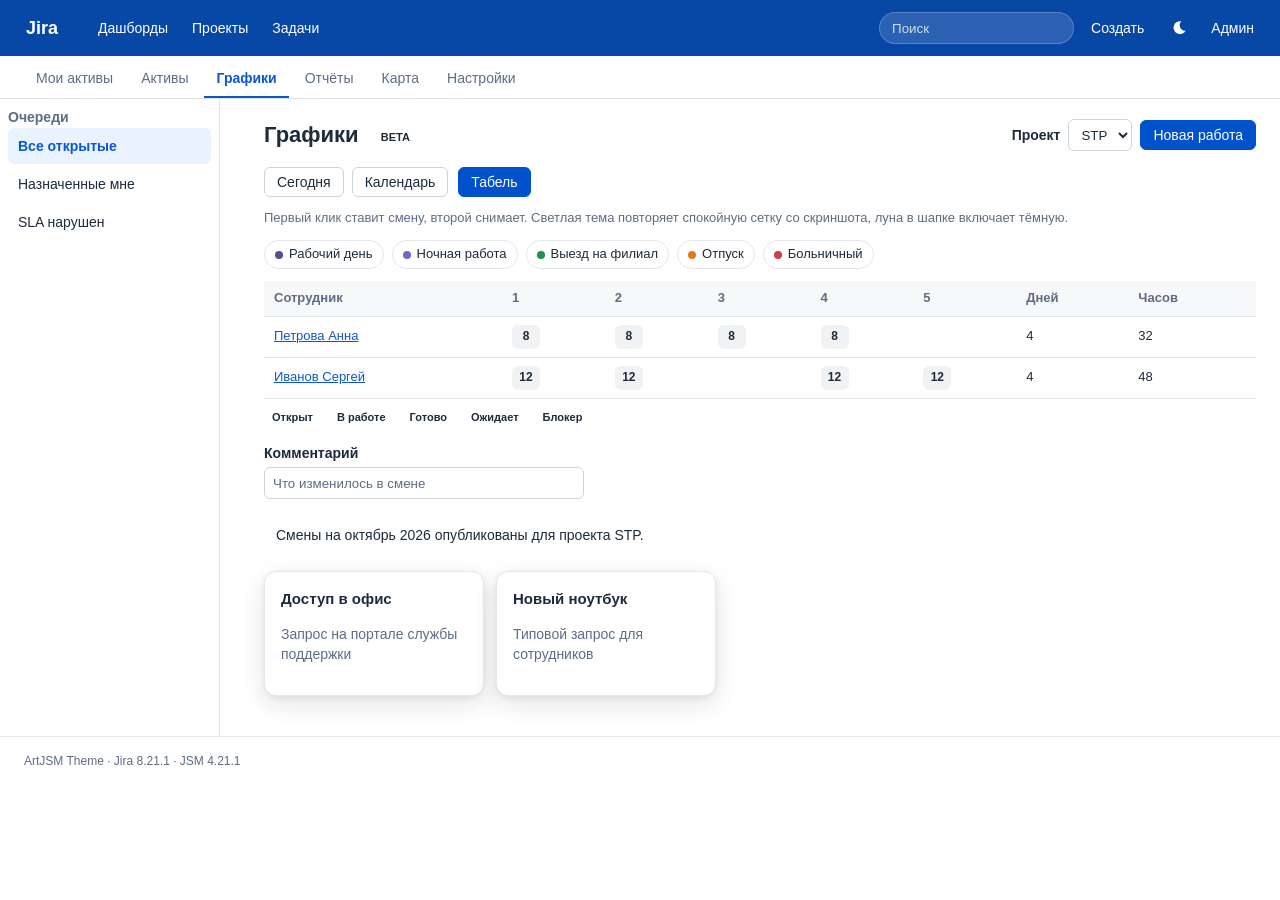
==== src/test/preview/index.html @ c51a9375 "Add a Jira 8.21 redesign theme with dark mode. Ship an installable plugin that restyles Jira and Jir" ====
<!DOCTYPE html>
<html lang="ru">
<head>
    <meta charset="UTF-8">
    <title>Графики — ArtJSM</title>
    <script>
        (function () {
            var q = window.location.search || "";
            try {
                if (q.indexOf("theme=dark") >= 0) localStorage.setItem("artjsm-theme", "dark");
                if (q.indexOf("theme=light") >= 0) localStorage.setItem("artjsm-theme", "light");
            } catch (e) {}
        })();
    </script>
    <script data-artjsm="boot">(function(){var d=document.documentElement;try{if((" "+d.className+" ").indexOf(" artjsm ")<0){d.className+=(d.className?" ":"")+"artjsm";}}catch(e){}try{var k="artjsm-theme",t=localStorage.getItem(k);if(t!=="dark"&&t!=="light"){t=window.matchMedia&&matchMedia("(prefers-color-scheme: dark)").matches?"dark":"light";}d.setAttribute("data-artjsm-theme",t);}catch(e){}})();</script>
    <link rel="stylesheet" href="preview-aui.css">
    <link rel="stylesheet" href="../../main/resources/css/artjsm.css">
</head>
<body>
<header id="header" role="banner">
    <nav class="aui-header">
        <div class="aui-header-inner">
            <div class="aui-header-primary">
                <h1 class="aui-header-logo"><a href="#top">Jira</a></h1>
                <ul class="aui-nav">
                    <li><a class="aui-nav-link" href="#dash">Дашборды</a></li>
                    <li><a class="aui-nav-link" href="#proj">Проекты</a></li>
                    <li><a class="aui-nav-link" href="#issues">Задачи</a></li>
                </ul>
            </div>
            <div class="aui-header-secondary">
                <ul class="aui-nav">
                    <li id="quicksearch"><input id="quickSearchInput" class="search" type="search" placeholder="Поиск"></li>
                    <li><a class="aui-button aui-button-primary" id="create_link" href="#create">Создать</a></li>
                    <li id="header-details-user-fullname"><a class="aui-nav-link" href="#user">Админ</a></li>
                </ul>
            </div>
        </div>
    </nav>
</header>
<nav class="subnav aui-navgroup aui-navgroup-horizontal" aria-label="Разделы">
    <ul class="aui-nav aui-nav-horizontal">
        <li><a href="#mine">Мои активы</a></li>
        <li><a href="#assets">Активы</a></li>
        <li class="aui-nav-selected"><a href="#schedules">Графики</a></li>
        <li><a href="#reports">Отчёты</a></li>
        <li><a href="#map">Карта</a></li>
        <li><a href="#settings">Настройки</a></li>
    </ul>
</nav>
<div id="page">
    <div class="layout">
        <aside class="aui-sidebar">
            <div class="aui-nav-heading">Очереди</div>
            <ul class="aui-nav">
                <li class="aui-nav-selected"><a class="aui-nav-item" href="#all">Все открытые</a></li>
                <li><a class="aui-nav-item" href="#mineq">Назначенные мне</a></li>
                <li><a class="aui-nav-item" href="#sla">SLA нарушен</a></li>
            </ul>
        </aside>
        <main class="main aui-page-panel">
            <div class="page-title">
                <h1>Графики <span class="aui-lozenge aui-lozenge-new beta">BETA</span></h1>
                <div class="title-actions">
                    <label class="field-label" for="project">Проект</label>
                    <select id="project"><option>STP</option><option>IT</option></select>
                    <a class="aui-button aui-button-primary" href="#new">Новая работа</a>
                </div>
            </div>
            <div class="toolbar">
                <button class="aui-button" type="button">Сегодня</button>
                <span class="aui-buttons">
                    <button class="aui-button" type="button">Календарь</button>
                    <button class="aui-button aui-button-primary" type="button">Табель</button>
                </span>
            </div>
            <p class="hint description">Первый клик ставит смену, второй снимает. Светлая тема повторяет спокойную сетку со скриншота, луна в шапке включает тёмную.</p>
            <div class="filters">
                <span class="filter"><span class="dot" style="background:#5b4b8a"></span> Рабочий день</span>
                <span class="filter"><span class="dot" style="background:#7b61c9"></span> Ночная работа</span>
                <span class="filter"><span class="dot" style="background:#1f8f4e"></span> Выезд на филиал</span>
                <span class="filter"><span class="dot" style="background:#e07a1f"></span> Отпуск</span>
                <span class="filter"><span class="dot" style="background:#d23b4a"></span> Больничный</span>
            </div>
            <table class="aui">
                <thead>
                <tr>
                    <th>Сотрудник</th><th>1</th><th>2</th><th>3</th><th>4</th><th>5</th><th>Дней</th><th>Часов</th>
                </tr>
                </thead>
                <tbody>
                <tr>
                    <td><a href="#anna">Петрова Анна</a></td>
                    <td><span class="hour">8</span></td><td><span class="hour">8</span></td><td><span class="hour">8</span></td>
                    <td><span class="hour">8</span></td><td></td><td>4</td><td>32</td>
                </tr>
                <tr class="focused">
                    <td><a href="#sergey">Иванов Сергей</a></td>
                    <td><span class="hour">12</span></td><td><span class="hour">12</span></td><td></td>
                    <td><span class="hour">12</span></td><td><span class="hour">12</span></td><td>4</td><td>48</td>
                </tr>
                </tbody>
            </table>
            <div class="filters">
                <span class="aui-lozenge aui-lozenge-success">Открыт</span>
                <span class="aui-lozenge aui-lozenge-current">В работе</span>
                <span class="aui-lozenge aui-lozenge-complete">Готово</span>
                <span class="aui-lozenge aui-lozenge-moved">Ожидает</span>
                <span class="aui-lozenge aui-lozenge-error">Блокер</span>
            </div>
            <div class="field-group">
                <label class="field-label" for="comment">Комментарий</label>
                <input id="comment" type="text" placeholder="Что изменилось в смене" style="width:320px">
            </div>
            <div class="aui-message aui-message-info">Смены на октябрь 2026 опубликованы для проекта STP.</div>
            <div class="cards">
                <article class="portal-card">
                    <h3>Доступ в офис</h3>
                    <p class="description">Запрос на портале службы поддержки</p>
                </article>
                <article class="portal-card">
                    <h3>Новый ноутбук</h3>
                    <p class="description">Типовой запрос для сотрудников</p>
                </article>
            </div>
        </main>
    </div>
</div>
<footer id="footer">ArtJSM Theme · Jira 8.21.1 · JSM 4.21.1</footer>
<script data-artjsm="js" src="../../main/resources/js/artjsm.js" defer></script>
</body>
</html>
---- src/test/preview/preview-aui.css ----
/* Minimal stand-in for AUI layout. Not shipped in the plugin. */
* { box-sizing: border-box; }
html, body { margin: 0; padding: 0; }
body { font-size: 14px; line-height: 1.45; }
#header { min-height: 56px; }
.aui-header-inner { display: flex; align-items: center; justify-content: space-between; min-height: 56px; padding: 0 16px; }
.aui-header-primary, .aui-header-secondary, .aui-nav { display: flex; align-items: center; gap: 4px; list-style: none; margin: 0; padding: 0; }
.aui-header-logo { margin: 0 16px 0 0; font-size: 18px; }
.aui-header-logo a, .aui-nav-link { text-decoration: none; padding: 6px 10px; }
.subnav { border-bottom: 1px solid #dfe1e6; padding: 0 24px; }
.aui-nav-horizontal a { display: inline-block; padding: 12px 12px 10px; text-decoration: none; }
.aui-page-panel { padding: 20px 24px 40px; }
.page-title { display: flex; align-items: center; justify-content: space-between; gap: 16px; margin-bottom: 16px; }
.page-title h1 { margin: 0; font-size: 22px; }
.title-actions, .toolbar, .chips { display: flex; align-items: center; gap: 8px; flex-wrap: wrap; }
.toolbar, .chips { margin: 12px 0; }
.hint { color: #5e6c84; font-size: 13px; margin: 8px 0 12px; }
.aui-button { display: inline-block; padding: 4px 12px; line-height: 20px; text-decoration: none; cursor: pointer; font-size: 14px; }
select, input[type="text"], input[type="search"] { height: 32px; padding: 0 8px; }
table.aui { width: 100%; border-collapse: collapse; }
table.aui th, table.aui td { padding: 8px 10px; text-align: left; border-bottom: 1px solid #dfe1e6; font-size: 13px; }
.layout { display: flex; gap: 20px; }
.aui-sidebar { width: 220px; flex: none; padding: 8px; }
.aui-sidebar .aui-nav { display: block; }
.aui-sidebar .aui-nav-item { display: block; padding: 8px 10px; text-decoration: none; margin-bottom: 2px; }
.main { flex: 1; min-width: 0; }
.aui-lozenge { display: inline-block; font-size: 11px; line-height: 16px; }
.aui-message { padding: 10px 12px; margin-top: 16px; }
.cards { display: flex; gap: 12px; margin-top: 16px; }
.portal-card { padding: 16px; width: 220px; }
.portal-card h3 { margin: 0 0 6px; font-size: 15px; }
.field-group { margin-top: 16px; }
.field-group label { display: block; margin-bottom: 4px; }
.beta { margin-left: 8px; vertical-align: middle; }
.hour {
    display: inline-flex; min-width: 28px; height: 24px; align-items: center; justify-content: center;
    border-radius: 6px; background: var(--artjsm-bg-muted, #eee); color: var(--artjsm-text, #172b4d);
    font-weight: 600; font-size: 12px;
}
.filters { display: flex; gap: 8px; flex-wrap: wrap; margin: 8px 0 12px; }
.filter {
    display: inline-flex; align-items: center; gap: 6px; border: 1px solid var(--artjsm-border, #e4e6ea);
    background: var(--artjsm-surface, #fff); color: var(--artjsm-text, #1d2b3a);
    border-radius: 999px; padding: 4px 10px; font-size: 13px;
}
.dot { width: 8px; height: 8px; border-radius: 50%; display: inline-block; }
#footer { padding: 16px 24px; font-size: 12px; }
---- src/main/resources/css/artjsm.css ----
/*
 * ArtJSM Theme for Jira 8.21.1 / Jira Service Management 4.21.1.
 *
 * The active theme is html[data-artjsm-theme="light"|"dark"].
 * Other plugins can read that attribute and the --artjsm-* variables.
 */

:root,
html.artjsm {
    --artjsm-header: #0747a6;
    --artjsm-header-text: #ffffff;
    --artjsm-bg: #ffffff;
    --artjsm-bg-subtle: #f7f8fa;
    --artjsm-bg-muted: #f1f2f4;
    --artjsm-bg-sunken: #ebedf0;
    --artjsm-surface: #ffffff;
    --artjsm-border: #e4e6ea;
    --artjsm-border-strong: #cfd4dc;
    --artjsm-text: #1d2b3a;
    --artjsm-text-subtle: #5e6c84;
    --artjsm-link: #0b57d0;
    --artjsm-link-hover: #0842a0;
    --artjsm-primary: #0052cc;
    --artjsm-primary-hover: #0747a6;
    --artjsm-primary-text: #ffffff;
    --artjsm-accent-soft: #e9f2ff;
    --artjsm-focus-ring: rgba(0, 82, 204, 0.28);
    --artjsm-shadow: 0 8px 24px rgba(16, 24, 40, 0.12), 0 2px 6px rgba(16, 24, 40, 0.06);
    --artjsm-font: -apple-system, BlinkMacSystemFont, "Segoe UI", Roboto, "Noto Sans", "Liberation Sans", "Helvetica Neue", Arial, sans-serif;
    color-scheme: light;
}

html.artjsm[data-artjsm-theme="dark"] {
    --artjsm-header: #08284f;
    --artjsm-header-text: #f3f7fc;
    --artjsm-bg: #14181f;
    --artjsm-bg-subtle: #1b212b;
    --artjsm-bg-muted: #232a36;
    --artjsm-bg-sunken: #0e1218;
    --artjsm-surface: #1b212b;
    --artjsm-border: #313a48;
    --artjsm-border-strong: #455062;
    --artjsm-text: #e7edf5;
    --artjsm-text-subtle: #a9b6c6;
    --artjsm-link: #8ebfff;
    --artjsm-link-hover: #c5deff;
    --artjsm-primary: #1f6feb;
    --artjsm-primary-hover: #388bfd;
    --artjsm-primary-text: #ffffff;
    --artjsm-accent-soft: #1c334f;
    --artjsm-focus-ring: rgba(56, 139, 253, 0.35);
    --artjsm-shadow: 0 12px 32px rgba(0, 0, 0, 0.45), 0 2px 6px rgba(0, 0, 0, 0.35);
    color-scheme: dark;
}

html.artjsm {
    -webkit-font-smoothing: antialiased;
    -moz-osx-font-smoothing: grayscale;
}

html.artjsm body,
html.artjsm #page,
html.artjsm #content,
html.artjsm .aui-page-panel,
html.artjsm .aui-page-panel-inner,
html.artjsm .aui-page-panel-content {
    background: var(--artjsm-bg) !important;
    color: var(--artjsm-text) !important;
}

html.artjsm body {
    font-family: var(--artjsm-font) !important;
}

html.artjsm h1,
html.artjsm h2,
html.artjsm h3,
html.artjsm h4,
html.artjsm h5,
html.artjsm .aui-page-header-main h1,
html.artjsm .aui-page-header-main h2 {
    color: var(--artjsm-text) !important;
    font-weight: 600;
}

html.artjsm a {
    color: var(--artjsm-link);
}

html.artjsm a:hover {
    color: var(--artjsm-link-hover);
}

html.artjsm a:visited {
    color: var(--artjsm-link);
}

html.artjsm ::selection {
    background: #c6dcff;
    color: #172b4d;
}

html.artjsm[data-artjsm-theme="dark"] ::selection {
    background: #1d4f91;
    color: #ffffff;
}

html.artjsm code,
html.artjsm kbd,
html.artjsm pre,
html.artjsm .code,
html.artjsm .preformatted,
html.artjsm .wiki-content tt {
    font-family: ui-monospace, SFMono-Regular, Menlo, Consolas, "Liberation Mono", monospace !important;
}

html.artjsm[data-artjsm-theme="dark"] pre,
html.artjsm[data-artjsm-theme="dark"] .preformatted,
html.artjsm[data-artjsm-theme="dark"] .code,
html.artjsm[data-artjsm-theme="dark"] .code-block {
    background: var(--artjsm-bg-sunken) !important;
    color: var(--artjsm-text) !important;
    border-color: var(--artjsm-border) !important;
}

/* Header */

html.artjsm #header,
html.artjsm #header .aui-header {
    background: var(--artjsm-header) !important;
    background-image: none !important;
    border: 0 !important;
    box-shadow: none !important;
    color: var(--artjsm-header-text) !important;
}

html.artjsm #header a,
html.artjsm #header a:visited,
html.artjsm #header .aui-nav-link,
html.artjsm .aui-header a,
html.artjsm .aui-header a:visited {
    color: var(--artjsm-header-text) !important;
}

html.artjsm #header .aui-nav > li > a:hover,
html.artjsm #header .aui-nav > li > a:focus,
html.artjsm .aui-header .aui-nav > li > a:hover {
    background: rgba(255, 255, 255, 0.14) !important;
    color: #ffffff !important;
    border-radius: 6px;
}

html.artjsm #header .aui-button,
html.artjsm #header .aui-button.aui-button-subtle,
html.artjsm #header .aui-button.aui-button-primary,
html.artjsm #header .aui-button:visited {
    background: transparent !important;
    background-image: none !important;
    border-color: transparent !important;
    color: var(--artjsm-header-text) !important;
    box-shadow: none !important;
    text-shadow: none !important;
}

html.artjsm #header .aui-button:hover,
html.artjsm #header .aui-button:focus {
    background: rgba(255, 255, 255, 0.14) !important;
    color: #ffffff !important;
}

html.artjsm #quickSearchInput,
html.artjsm #header .aui-quicksearch input,
html.artjsm #header input.search,
html.artjsm #header input[type="text"] {
    background: rgba(255, 255, 255, 0.14) !important;
    border: 1px solid rgba(255, 255, 255, 0.22) !important;
    color: #ffffff !important;
    border-radius: 999px !important;
    box-shadow: none !important;
    height: 32px !important;
    line-height: 30px !important;
    padding: 0 12px !important;
    box-sizing: border-box !important;
}

html.artjsm #quickSearchInput::placeholder,
html.artjsm #header input::placeholder {
    color: rgba(255, 255, 255, 0.78) !important;
}

/* In-page navigation, the quiet row under the blue bar */

html.artjsm .aui-navgroup-horizontal .aui-nav > li > a,
html.artjsm .aui-nav-horizontal > li > a,
html.artjsm .aui-page-header .aui-nav > li > a {
    color: var(--artjsm-text-subtle) !important;
    background: transparent !important;
    font-weight: 500;
    box-shadow: none !important;
}

html.artjsm .aui-navgroup-horizontal .aui-nav > li > a:hover,
html.artjsm .aui-nav-horizontal > li > a:hover,
html.artjsm .aui-page-header .aui-nav > li > a:hover {
    color: var(--artjsm-text) !important;
    background: transparent !important;
}

html.artjsm .aui-navgroup-horizontal .aui-nav > .aui-nav-selected > a,
html.artjsm .aui-nav-horizontal > .aui-nav-selected > a,
html.artjsm .aui-page-header .aui-nav > .aui-nav-selected > a,
html.artjsm .aui-navgroup-horizontal .aui-nav > .aui-nav-selected > a:hover,
html.artjsm .aui-nav-horizontal > .aui-nav-selected > a:hover {
    color: var(--artjsm-link) !important;
    background: transparent !important;
    box-shadow: inset 0 -2px 0 var(--artjsm-link) !important;
    font-weight: 600;
}

html.artjsm .aui-page-header {
    background: transparent !important;
    border-bottom: 1px solid var(--artjsm-border) !important;
}

html.artjsm .aui-nav-breadcrumbs > li,
html.artjsm .aui-nav-breadcrumbs > li > a {
    color: var(--artjsm-text-subtle) !important;
}

html.artjsm .tabs-menu .menu-item a {
    color: var(--artjsm-text-subtle) !important;
    background: transparent !important;
}

html.artjsm .tabs-menu .menu-item.active-tab a,
html.artjsm .tabs-menu .menu-item.active-tab a:hover,
html.artjsm .aui-tabs > .tabs-menu > .active-tab > a {
    color: var(--artjsm-link) !important;
    background: transparent !important;
    border-bottom-color: var(--artjsm-link) !important;
}

/* Sidebar */

html.artjsm .aui-sidebar,
html.artjsm .aui-sidebar-wrapper,
html.artjsm .aui-sidebar-body,
html.artjsm #admin-sidebar,
html.artjsm .admin-menu {
    background: var(--artjsm-surface) !important;
    color: var(--artjsm-text) !important;
}

html.artjsm .aui-sidebar {
    border-right: 1px solid var(--artjsm-border) !important;
    box-shadow: none !important;
}

html.artjsm .aui-sidebar .aui-nav-heading,
html.artjsm .aui-nav-heading,
html.artjsm #admin-nav-heading {
    color: var(--artjsm-text-subtle) !important;
    font-weight: 600;
}

html.artjsm .aui-sidebar .aui-nav-item,
html.artjsm .admin-menu a {
    color: var(--artjsm-text) !important;
    border-radius: 6px !important;
}

html.artjsm .aui-sidebar .aui-nav-item:hover,
html.artjsm .admin-menu a:hover {
    background: var(--artjsm-bg-muted) !important;
    color: var(--artjsm-text) !important;
}

html.artjsm .aui-sidebar .aui-nav-selected .aui-nav-item,
html.artjsm .aui-sidebar .aui-nav-selected .aui-nav-item:hover,
html.artjsm .admin-menu .aui-nav-selected a,
html.artjsm .admin-menu .selected a {
    background: var(--artjsm-accent-soft) !important;
    color: var(--artjsm-link) !important;
    font-weight: 600;
}

/* Buttons */

html.artjsm .aui-button,
html.artjsm .aui-button:visited {
    background: var(--artjsm-surface) !important;
    background-image: none !important;
    border: 1px solid var(--artjsm-border-strong) !important;
    color: var(--artjsm-text) !important;
    border-radius: 6px !important;
    text-shadow: none !important;
    box-shadow: none !important;
    font-weight: 500;
}

html.artjsm .aui-button:hover,
html.artjsm .aui-button:focus {
    background: var(--artjsm-bg-subtle) !important;
    color: var(--artjsm-text) !important;
    border-color: var(--artjsm-border-strong) !important;
}

html.artjsm .aui-button.aui-button-primary,
html.artjsm .aui-button.aui-button-primary:visited {
    background: var(--artjsm-primary) !important;
    border-color: var(--artjsm-primary) !important;
    color: var(--artjsm-primary-text) !important;
}

html.artjsm .aui-button.aui-button-primary:hover,
html.artjsm .aui-button.aui-button-primary:focus {
    background: var(--artjsm-primary-hover) !important;
    border-color: var(--artjsm-primary-hover) !important;
    color: var(--artjsm-primary-text) !important;
}

html.artjsm .aui-button.aui-button-subtle,
html.artjsm .aui-button.aui-button-link {
    background: transparent !important;
    border-color: transparent !important;
    color: var(--artjsm-link) !important;
}

html.artjsm .aui-button.aui-button-subtle:hover,
html.artjsm .aui-button.aui-button-link:hover {
    background: var(--artjsm-accent-soft) !important;
    color: var(--artjsm-link-hover) !important;
}

html.artjsm .aui-button[disabled],
html.artjsm .aui-button[aria-disabled="true"] {
    opacity: 0.55;
}

html.artjsm .aui-buttons {
    background: transparent !important;
    border: 0 !important;
}

html.artjsm .aui-buttons .aui-button,
html.artjsm .aui-buttons .aui-button:first-child,
html.artjsm .aui-buttons .aui-button:last-child {
    border-radius: 6px !important;
}

html.artjsm .aui-buttons > .aui-button + .aui-button {
    margin-left: 6px !important;
}

/* Forms */

html.artjsm input[type="text"],
html.artjsm input[type="password"],
html.artjsm input[type="email"],
html.artjsm input[type="search"],
html.artjsm input[type="number"],
html.artjsm input[type="url"],
html.artjsm input[type="tel"],
html.artjsm textarea,
html.artjsm select,
html.artjsm .aui-select,
html.artjsm .select2-container .select2-choice,
html.artjsm .select2-search input {
    background: var(--artjsm-surface) !important;
    color: var(--artjsm-text) !important;
    border: 1px solid var(--artjsm-border-strong) !important;
    border-radius: 6px !important;
    box-shadow: none !important;
}

html.artjsm textarea:focus,
html.artjsm input[type="text"]:focus,
html.artjsm input[type="password"]:focus,
html.artjsm input[type="email"]:focus,
html.artjsm input[type="search"]:focus,
html.artjsm input[type="number"]:focus,
html.artjsm select:focus,
html.artjsm .select2-container-active .select2-choice,
html.artjsm .select2-drop-active {
    border-color: var(--artjsm-primary) !important;
    box-shadow: 0 0 0 2px var(--artjsm-focus-ring) !important;
}

html.artjsm input::placeholder,
html.artjsm textarea::placeholder {
    color: var(--artjsm-text-subtle) !important;
    opacity: 1;
}

html.artjsm input[disabled],
html.artjsm textarea[disabled],
html.artjsm select[disabled] {
    background: var(--artjsm-bg-muted) !important;
    color: var(--artjsm-text-subtle) !important;
}

html.artjsm select option {
    background: var(--artjsm-surface);
    color: var(--artjsm-text);
}

html.artjsm .field-label,
html.artjsm .form-label,
html.artjsm legend,
html.artjsm .field-group > label {
    color: var(--artjsm-text) !important;
    font-weight: 600;
}

html.artjsm .description,
html.artjsm .field-description {
    color: var(--artjsm-text-subtle) !important;
}

/* Tables */

html.artjsm table.aui,
html.artjsm #issuetable,
html.artjsm .aui-restfultable {
    background: var(--artjsm-surface) !important;
    border-color: var(--artjsm-border) !important;
}

html.artjsm table.aui > thead > tr > th,
html.artjsm #issuetable > thead > tr > th,
html.artjsm .aui-restfultable thead th,
html.artjsm table.aui > tbody > tr > td,
html.artjsm #issuetable > tbody > tr > td,
html.artjsm .aui-restfultable td {
    border-color: var(--artjsm-border) !important;
    color: var(--artjsm-text);
}

html.artjsm table.aui > thead > tr > th,
html.artjsm #issuetable > thead > tr > th,
html.artjsm .aui-restfultable thead th {
    background: var(--artjsm-bg-subtle) !important;
    color: var(--artjsm-text-subtle) !important;
    font-weight: 600;
}

html.artjsm table.aui > tbody > tr,
html.artjsm #issuetable > tbody > tr,
html.artjsm .aui-restfultable tbody tr {
    background: var(--artjsm-surface) !important;
}

html.artjsm table.aui > tbody > tr:hover,
html.artjsm #issuetable > tbody > tr:hover {
    background: var(--artjsm-bg-subtle) !important;
}

html.artjsm #issuetable > tbody > tr.focused,
html.artjsm #issuetable > tbody > tr.focused:hover {
    background: var(--artjsm-accent-soft) !important;
}

html.artjsm .wiki-content,
html.artjsm .wiki-content table,
html.artjsm .wiki-content td,
html.artjsm .wiki-content th {
    border-color: var(--artjsm-border) !important;
    color: var(--artjsm-text);
}

/* Popovers, dialogs, flags */

html.artjsm .aui-dropdown2,
html.artjsm .aui-inline-dialog-contents,
html.artjsm .aui-datepicker-dialog,
html.artjsm .select2-drop,
html.artjsm .select2-results,
html.artjsm .ajs-layer.box-shadow {
    background: var(--artjsm-surface) !important;
    color: var(--artjsm-text) !important;
    border: 1px solid var(--artjsm-border) !important;
    border-radius: 10px !important;
    box-shadow: var(--artjsm-shadow) !important;
}

html.artjsm .select2-results .select2-highlighted,
html.artjsm .aui-dropdown2 .aui-dropdown2-section li:hover,
html.artjsm .aui-dropdown2 a:hover,
html.artjsm .aui-list-item:hover,
html.artjsm .aui-list-item.active {
    background: var(--artjsm-accent-soft) !important;
    color: var(--artjsm-text) !important;
}

html.artjsm .aui-dropdown2 a,
html.artjsm .select2-result-label {
    color: var(--artjsm-text) !important;
}

html.artjsm .aui-dialog,
html.artjsm .aui-dialog2,
html.artjsm .jira-dialog {
    background: var(--artjsm-surface) !important;
    color: var(--artjsm-text) !important;
    border-radius: 12px !important;
    border: 1px solid var(--artjsm-border) !important;
    box-shadow: var(--artjsm-shadow) !important;
}

html.artjsm .aui-dialog2-header,
html.artjsm .aui-dialog .dialog-title,
html.artjsm .jira-dialog .dialog-title {
    background: transparent !important;
    color: var(--artjsm-text) !important;
    border-bottom: 1px solid var(--artjsm-border) !important;
}

html.artjsm .aui-dialog2-footer,
html.artjsm .dialog-button-panel,
html.artjsm .form-footer {
    background: var(--artjsm-bg-subtle) !important;
    border-top: 1px solid var(--artjsm-border) !important;
}

html.artjsm .aui-blanket {
    background: rgba(8, 16, 28, 0.54) !important;
}

html.artjsm .aui-flag {
    background: var(--artjsm-surface) !important;
    color: var(--artjsm-text) !important;
    border-radius: 10px !important;
    box-shadow: var(--artjsm-shadow) !important;
}

html.artjsm .aui-flag .title {
    color: var(--artjsm-text) !important;
}

html.artjsm .aui-message {
    border-radius: 8px !important;
    color: var(--artjsm-text);
}

html.artjsm .aui-lozenge {
    border-radius: 999px !important;
    font-weight: 600;
    padding: 2px 8px !important;
    border: 0 !important;
}

html.artjsm .aui-nav-pagination > li > a {
    border-radius: 6px !important;
}

html.artjsm .aui-nav-pagination > .aui-nav-selected > a {
    background: var(--artjsm-primary) !important;
    color: #ffffff !important;
}

/* Issue view, navigator, dashboard */

html.artjsm #issue-content,
html.artjsm .issue-body-content,
html.artjsm .issue-body,
html.artjsm #details-module,
html.artjsm .activity-comment,
html.artjsm .action-body,
html.artjsm .module,
html.artjsm .mod-content {
    background: var(--artjsm-surface) !important;
    color: var(--artjsm-text) !important;
}

html.artjsm .module,
html.artjsm .mod-header {
    border-color: var(--artjsm-border) !important;
}

html.artjsm .mod-header {
    background: transparent !important;
}

html.artjsm .module {
    border-radius: 10px;
}

html.artjsm #dashboard,
html.artjsm .dashboard-tabs {
    background: var(--artjsm-bg) !important;
}

html.artjsm .dashboard-item-frame,
html.artjsm .gadget,
html.artjsm .gadget-container {
    background: var(--artjsm-surface) !important;
    border: 1px solid var(--artjsm-border) !important;
    border-radius: 12px !important;
    box-shadow: none !important;
}

html.artjsm #footer {
    background: var(--artjsm-bg) !important;
    color: var(--artjsm-text-subtle) !important;
    border-top: 1px solid var(--artjsm-border) !important;
}

html.artjsm #footer a,
html.artjsm #footer a:visited {
    color: var(--artjsm-text-subtle) !important;
}

html.artjsm .login-page .aui-page-panel,
html.artjsm #login-container .aui-page-panel,
html.artjsm #login-form {
    border-radius: 12px !important;
    box-shadow: var(--artjsm-shadow) !important;
    border: 1px solid var(--artjsm-border) !important;
    background: var(--artjsm-surface) !important;
}

/* Jira Service Management */

html.artjsm .cv-smart-portal,
html.artjsm .cv-page,
html.artjsm #jsd-customer-portal,
html.artjsm .help-center,
html.artjsm .cp-request-container,
html.artjsm .sd-customer-portal,
html.artjsm .sd-queue,
html.artjsm #sd-queues {
    background: var(--artjsm-bg) !important;
    color: var(--artjsm-text) !important;
}

html.artjsm .cv-smart-portal-header {
    background: var(--artjsm-surface) !important;
    color: var(--artjsm-text) !important;
    border-bottom: 1px solid var(--artjsm-border) !important;
}

html.artjsm .cv-smart-portal-header a,
html.artjsm .cv-smart-portal-header a:visited {
    color: var(--artjsm-text) !important;
}

html.artjsm #header.cv-smart-portal-header,
html.artjsm #header.cv-smart-portal-header .aui-header {
    background: var(--artjsm-surface) !important;
    color: var(--artjsm-text) !important;
}

html.artjsm #header.cv-smart-portal-header a,
html.artjsm #header.cv-smart-portal-header a:visited {
    color: var(--artjsm-text) !important;
}

html.artjsm .request-type-card,
html.artjsm .cv-card,
html.artjsm .portal-card,
html.artjsm .category-box,
html.artjsm .portal-project-card,
html.artjsm .cv-request-type {
    background: var(--artjsm-surface) !important;
    border: 1px solid var(--artjsm-border) !important;
    border-radius: 12px !important;
    box-shadow: var(--artjsm-shadow);
    color: var(--artjsm-text) !important;
}

html.artjsm .sd-queue-header,
html.artjsm .vp-request-summary,
html.artjsm .cv-request-list,
html.artjsm .cv-my-requests {
    background: var(--artjsm-surface) !important;
    color: var(--artjsm-text) !important;
    border-color: var(--artjsm-border) !important;
}

/* Dark-only semantic colors that AUI paints as light pastels */

html.artjsm[data-artjsm-theme="dark"] .aui-message {
    background: #232a36 !important;
    color: var(--artjsm-text) !important;
    border-color: var(--artjsm-border) !important;
}

html.artjsm[data-artjsm-theme="dark"] .aui-message-success {
    background: #173323 !important;
    border-color: #245c3a !important;
    color: #d8f5e4 !important;
}

html.artjsm[data-artjsm-theme="dark"] .aui-message-error {
    background: #3d2226 !important;
    border-color: #6b3038 !important;
    color: #ffd6d6 !important;
}

html.artjsm[data-artjsm-theme="dark"] .aui-message-warning {
    background: #3a311c !important;
    border-color: #6b5a2e !important;
    color: #ffe8b8 !important;
}

html.artjsm[data-artjsm-theme="dark"] .aui-message-info,
html.artjsm[data-artjsm-theme="dark"] .aui-message-hint {
    background: #1a2e48 !important;
    border-color: #2d4f78 !important;
    color: #d6e8ff !important;
}

html.artjsm[data-artjsm-theme="dark"] .aui-lozenge {
    background: #2a3342 !important;
    color: #d5deea !important;
}

html.artjsm[data-artjsm-theme="dark"] .aui-lozenge-success,
html.artjsm[data-artjsm-theme="dark"] .aui-lozenge-complete {
    background: #1c3d2e !important;
    color: #9be7b8 !important;
}

html.artjsm[data-artjsm-theme="dark"] .aui-lozenge-error {
    background: #4a2328 !important;
    color: #ffb4b4 !important;
}

html.artjsm[data-artjsm-theme="dark"] .aui-lozenge-current {
    background: #1d3d66 !important;
    color: #b9d6ff !important;
}

html.artjsm[data-artjsm-theme="dark"] .aui-lozenge-moved {
    background: #3f341c !important;
    color: #f3d48a !important;
}

html.artjsm[data-artjsm-theme="dark"] .aui-lozenge-new {
    background: #3a2a55 !important;
    color: #e0caff !important;
}

/* Theme toggle */

html.artjsm .artjsm-theme-toggle-item {
    display: flex !important;
    align-items: center !important;
    margin: 0 !important;
    padding: 0 !important;
    list-style: none !important;
}

html.artjsm .artjsm-theme-toggle {
    appearance: none;
    -webkit-appearance: none;
    width: 32px;
    height: 32px;
    min-width: 32px;
    margin: 0 2px !important;
    padding: 0 !important;
    display: inline-flex !important;
    align-items: center;
    justify-content: center;
    border-radius: 8px !important;
    border: 0 !important;
    background: transparent !important;
    color: #ffffff !important;
    cursor: pointer;
    box-shadow: none !important;
    vertical-align: middle;
}

html.artjsm .artjsm-theme-toggle:hover,
html.artjsm .artjsm-theme-toggle:focus {
    background: rgba(255, 255, 255, 0.16) !important;
    color: #ffffff !important;
}

html.artjsm .artjsm-theme-toggle:focus {
    outline: 2px solid #ffffff;
    outline-offset: 2px;
}

html.artjsm .artjsm-theme-toggle.artjsm-on-light,
html.artjsm .artjsm-theme-toggle-fallback {
    color: var(--artjsm-text) !important;
    background: var(--artjsm-bg-muted) !important;
    border: 1px solid var(--artjsm-border) !important;
}

html.artjsm .artjsm-theme-toggle.artjsm-on-light:hover,
html.artjsm .artjsm-theme-toggle.artjsm-on-light:focus,
html.artjsm .artjsm-theme-toggle-fallback:hover {
    background: var(--artjsm-bg-sunken) !important;
    color: var(--artjsm-text) !important;
}

html.artjsm .artjsm-theme-toggle.artjsm-on-light:focus {
    outline-color: var(--artjsm-primary);
}

html.artjsm .artjsm-theme-toggle-fallback {
    position: fixed;
    right: 16px;
    bottom: 16px;
    z-index: 2600;
    width: 40px;
    height: 40px;
    border-radius: 999px !important;
    box-shadow: var(--artjsm-shadow) !important;
}

html.artjsm .artjsm-theme-toggle-icon,
html.artjsm .artjsm-theme-toggle-icon svg {
    display: block;
    width: 18px;
    height: 18px;
}

@media print {
    html.artjsm .artjsm-theme-toggle,
    html.artjsm .artjsm-theme-toggle-item,
    html.artjsm .artjsm-theme-toggle-fallback {
        display: none !important;
    }

    html.artjsm[data-artjsm-theme="dark"] {
        --artjsm-header: #0747a6;
        --artjsm-header-text: #ffffff;
        --artjsm-bg: #ffffff;
        --artjsm-bg-subtle: #f7f8fa;
        --artjsm-bg-muted: #f1f2f4;
        --artjsm-bg-sunken: #ebedf0;
        --artjsm-surface: #ffffff;
        --artjsm-border: #e4e6ea;
        --artjsm-border-strong: #cfd4dc;
        --artjsm-text: #1d2b3a;
        --artjsm-text-subtle: #5e6c84;
        --artjsm-link: #0b57d0;
        --artjsm-link-hover: #0842a0;
        --artjsm-primary: #0052cc;
        --artjsm-primary-hover: #0747a6;
        --artjsm-accent-soft: #e9f2ff;
        color-scheme: light;
    }
}
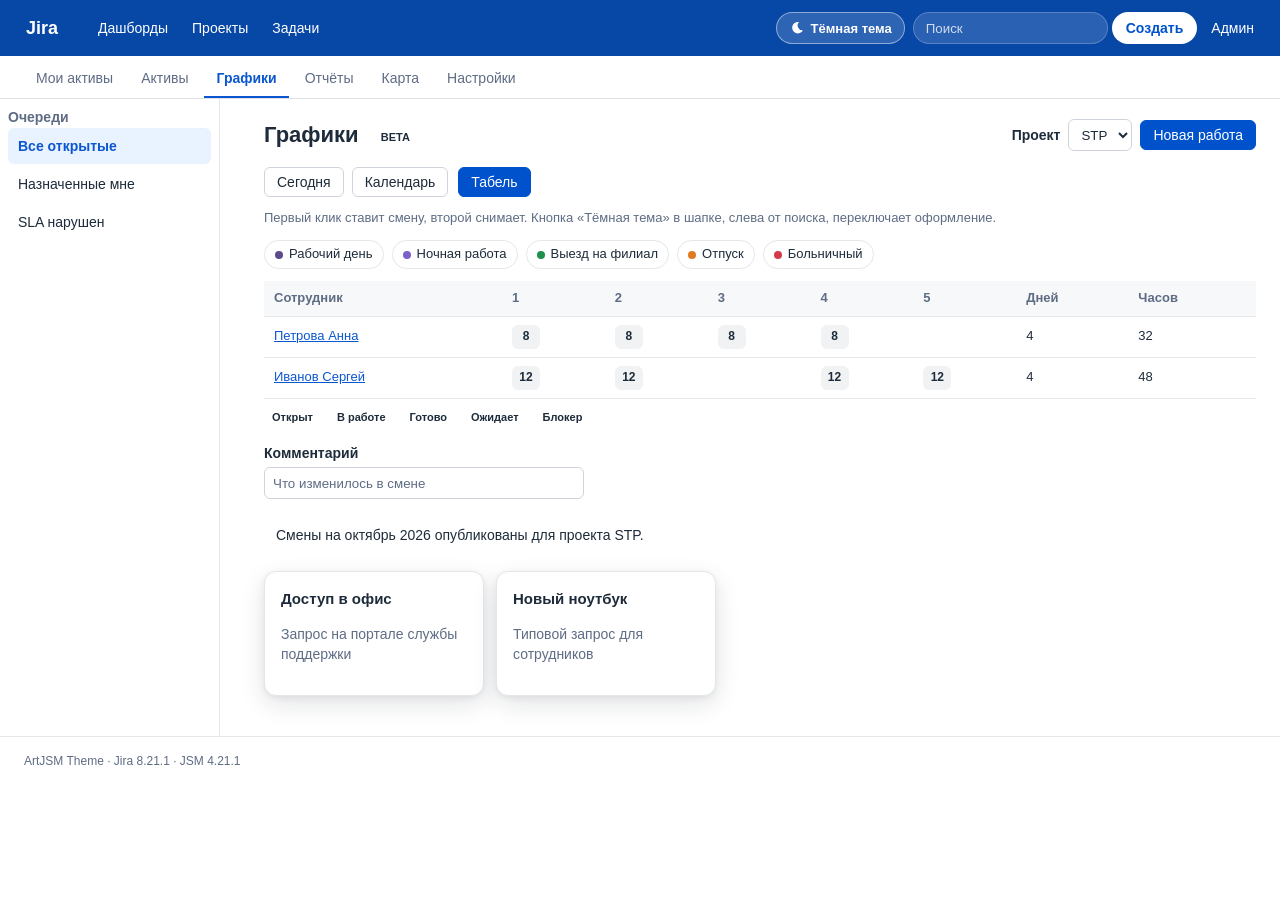
==== commit d70f1d6e: "Make the redesign and dark-theme switch actually show up. Version 1.0.1 could install and still leav" ====
--- a/src/test/preview/index.html
+++ b/src/test/preview/index.html
@@ -74,7 +74,7 @@
                     <button class="aui-button aui-button-primary" type="button">Табель</button>
                 </span>
             </div>
-            <p class="hint description">Первый клик ставит смену, второй снимает. Светлая тема повторяет спокойную сетку со скриншота, луна в шапке включает тёмную.</p>
+            <p class="hint description">Первый клик ставит смену, второй снимает. Кнопка «Тёмная тема» в шапке, слева от поиска, переключает оформление.</p>
             <div class="filters">
                 <span class="filter"><span class="dot" style="background:#5b4b8a"></span> Рабочий день</span>
                 <span class="filter"><span class="dot" style="background:#7b61c9"></span> Ночная работа</span>
--- a/src/main/resources/css/artjsm.css
+++ b/src/main/resources/css/artjsm.css
@@ -6,7 +6,7 @@
  */
 
 :root,
-html.artjsm {
+html {
     --artjsm-header: #0747a6;
     --artjsm-header-text: #ffffff;
     --artjsm-bg: #ffffff;
@@ -30,7 +30,7 @@
     color-scheme: light;
 }
 
-html.artjsm[data-artjsm-theme="dark"] {
+html[data-artjsm-theme="dark"] {
     --artjsm-header: #08284f;
     --artjsm-header-text: #f3f7fc;
     --artjsm-bg: #14181f;
@@ -53,71 +53,71 @@
     color-scheme: dark;
 }
 
-html.artjsm {
+html {
     -webkit-font-smoothing: antialiased;
     -moz-osx-font-smoothing: grayscale;
 }
 
-html.artjsm body,
-html.artjsm #page,
-html.artjsm #content,
-html.artjsm .aui-page-panel,
-html.artjsm .aui-page-panel-inner,
-html.artjsm .aui-page-panel-content {
+html body,
+html #page,
+html #content,
+html .aui-page-panel,
+html .aui-page-panel-inner,
+html .aui-page-panel-content {
     background: var(--artjsm-bg) !important;
     color: var(--artjsm-text) !important;
 }
 
-html.artjsm body {
+html body {
     font-family: var(--artjsm-font) !important;
 }
 
-html.artjsm h1,
-html.artjsm h2,
-html.artjsm h3,
-html.artjsm h4,
-html.artjsm h5,
-html.artjsm .aui-page-header-main h1,
-html.artjsm .aui-page-header-main h2 {
+html h1,
+html h2,
+html h3,
+html h4,
+html h5,
+html .aui-page-header-main h1,
+html .aui-page-header-main h2 {
     color: var(--artjsm-text) !important;
     font-weight: 600;
 }
 
-html.artjsm a {
+html a {
     color: var(--artjsm-link);
 }
 
-html.artjsm a:hover {
+html a:hover {
     color: var(--artjsm-link-hover);
 }
 
-html.artjsm a:visited {
+html a:visited {
     color: var(--artjsm-link);
 }
 
-html.artjsm ::selection {
+html ::selection {
     background: #c6dcff;
     color: #172b4d;
 }
 
-html.artjsm[data-artjsm-theme="dark"] ::selection {
+html[data-artjsm-theme="dark"] ::selection {
     background: #1d4f91;
     color: #ffffff;
 }
 
-html.artjsm code,
-html.artjsm kbd,
-html.artjsm pre,
-html.artjsm .code,
-html.artjsm .preformatted,
-html.artjsm .wiki-content tt {
+html code,
+html kbd,
+html pre,
+html .code,
+html .preformatted,
+html .wiki-content tt {
     font-family: ui-monospace, SFMono-Regular, Menlo, Consolas, "Liberation Mono", monospace !important;
 }
 
-html.artjsm[data-artjsm-theme="dark"] pre,
-html.artjsm[data-artjsm-theme="dark"] .preformatted,
-html.artjsm[data-artjsm-theme="dark"] .code,
-html.artjsm[data-artjsm-theme="dark"] .code-block {
+html[data-artjsm-theme="dark"] pre,
+html[data-artjsm-theme="dark"] .preformatted,
+html[data-artjsm-theme="dark"] .code,
+html[data-artjsm-theme="dark"] .code-block {
     background: var(--artjsm-bg-sunken) !important;
     color: var(--artjsm-text) !important;
     border-color: var(--artjsm-border) !important;
@@ -125,8 +125,8 @@
 
 /* Header */
 
-html.artjsm #header,
-html.artjsm #header .aui-header {
+html #header,
+html #header .aui-header {
     background: var(--artjsm-header) !important;
     background-image: none !important;
     border: 0 !important;
@@ -134,26 +134,25 @@
     color: var(--artjsm-header-text) !important;
 }
 
-html.artjsm #header a,
-html.artjsm #header a:visited,
-html.artjsm #header .aui-nav-link,
-html.artjsm .aui-header a,
-html.artjsm .aui-header a:visited {
+html #header a,
+html #header a:visited,
+html #header .aui-nav-link,
+html .aui-header a,
+html .aui-header a:visited {
     color: var(--artjsm-header-text) !important;
 }
 
-html.artjsm #header .aui-nav > li > a:hover,
-html.artjsm #header .aui-nav > li > a:focus,
-html.artjsm .aui-header .aui-nav > li > a:hover {
+html #header .aui-nav > li > a:hover,
+html #header .aui-nav > li > a:focus,
+html .aui-header .aui-nav > li > a:hover {
     background: rgba(255, 255, 255, 0.14) !important;
     color: #ffffff !important;
     border-radius: 6px;
 }
 
-html.artjsm #header .aui-button,
-html.artjsm #header .aui-button.aui-button-subtle,
-html.artjsm #header .aui-button.aui-button-primary,
-html.artjsm #header .aui-button:visited {
+html #header .aui-button,
+html #header .aui-button.aui-button-subtle,
+html #header .aui-button:visited {
     background: transparent !important;
     background-image: none !important;
     border-color: transparent !important;
@@ -162,16 +161,42 @@
     text-shadow: none !important;
 }
 
-html.artjsm #header .aui-button:hover,
-html.artjsm #header .aui-button:focus {
+html #header .aui-button:hover,
+html #header .aui-button:focus {
     background: rgba(255, 255, 255, 0.14) !important;
     color: #ffffff !important;
 }
 
-html.artjsm #quickSearchInput,
-html.artjsm #header .aui-quicksearch input,
-html.artjsm #header input.search,
-html.artjsm #header input[type="text"] {
+html #header #create_link,
+html #header .aui-button.aui-button-primary,
+html #header a.aui-button-primary {
+    background: #ffffff !important;
+    background-image: none !important;
+    border: 0 !important;
+    border-radius: 999px !important;
+    color: var(--artjsm-primary) !important;
+    box-shadow: none !important;
+    text-shadow: none !important;
+    font-weight: 600 !important;
+    height: 32px !important;
+    line-height: 32px !important;
+    padding: 0 14px !important;
+}
+
+html #header #create_link:hover,
+html #header #create_link:focus,
+html #header .aui-button.aui-button-primary:hover,
+html #header .aui-button.aui-button-primary:focus,
+html #header a.aui-button-primary:hover,
+html #header a.aui-button-primary:focus {
+    background: #e9f2ff !important;
+    color: var(--artjsm-primary-hover) !important;
+}
+
+html #quickSearchInput,
+html #header .aui-quicksearch input,
+html #header input.search,
+html #header input[type="text"] {
     background: rgba(255, 255, 255, 0.14) !important;
     border: 1px solid rgba(255, 255, 255, 0.22) !important;
     color: #ffffff !important;
@@ -183,58 +208,58 @@
     box-sizing: border-box !important;
 }
 
-html.artjsm #quickSearchInput::placeholder,
-html.artjsm #header input::placeholder {
+html #quickSearchInput::placeholder,
+html #header input::placeholder {
     color: rgba(255, 255, 255, 0.78) !important;
 }
 
 /* In-page navigation, the quiet row under the blue bar */
 
-html.artjsm .aui-navgroup-horizontal .aui-nav > li > a,
-html.artjsm .aui-nav-horizontal > li > a,
-html.artjsm .aui-page-header .aui-nav > li > a {
+html .aui-navgroup-horizontal .aui-nav > li > a,
+html .aui-nav-horizontal > li > a,
+html .aui-page-header .aui-nav > li > a {
     color: var(--artjsm-text-subtle) !important;
     background: transparent !important;
     font-weight: 500;
     box-shadow: none !important;
 }
 
-html.artjsm .aui-navgroup-horizontal .aui-nav > li > a:hover,
-html.artjsm .aui-nav-horizontal > li > a:hover,
-html.artjsm .aui-page-header .aui-nav > li > a:hover {
-    color: var(--artjsm-text) !important;
-    background: transparent !important;
-}
-
-html.artjsm .aui-navgroup-horizontal .aui-nav > .aui-nav-selected > a,
-html.artjsm .aui-nav-horizontal > .aui-nav-selected > a,
-html.artjsm .aui-page-header .aui-nav > .aui-nav-selected > a,
-html.artjsm .aui-navgroup-horizontal .aui-nav > .aui-nav-selected > a:hover,
-html.artjsm .aui-nav-horizontal > .aui-nav-selected > a:hover {
+html .aui-navgroup-horizontal .aui-nav > li > a:hover,
+html .aui-nav-horizontal > li > a:hover,
+html .aui-page-header .aui-nav > li > a:hover {
+    color: var(--artjsm-text) !important;
+    background: transparent !important;
+}
+
+html .aui-navgroup-horizontal .aui-nav > .aui-nav-selected > a,
+html .aui-nav-horizontal > .aui-nav-selected > a,
+html .aui-page-header .aui-nav > .aui-nav-selected > a,
+html .aui-navgroup-horizontal .aui-nav > .aui-nav-selected > a:hover,
+html .aui-nav-horizontal > .aui-nav-selected > a:hover {
     color: var(--artjsm-link) !important;
     background: transparent !important;
     box-shadow: inset 0 -2px 0 var(--artjsm-link) !important;
     font-weight: 600;
 }
 
-html.artjsm .aui-page-header {
+html .aui-page-header {
     background: transparent !important;
     border-bottom: 1px solid var(--artjsm-border) !important;
 }
 
-html.artjsm .aui-nav-breadcrumbs > li,
-html.artjsm .aui-nav-breadcrumbs > li > a {
-    color: var(--artjsm-text-subtle) !important;
-}
-
-html.artjsm .tabs-menu .menu-item a {
-    color: var(--artjsm-text-subtle) !important;
-    background: transparent !important;
-}
-
-html.artjsm .tabs-menu .menu-item.active-tab a,
-html.artjsm .tabs-menu .menu-item.active-tab a:hover,
-html.artjsm .aui-tabs > .tabs-menu > .active-tab > a {
+html .aui-nav-breadcrumbs > li,
+html .aui-nav-breadcrumbs > li > a {
+    color: var(--artjsm-text-subtle) !important;
+}
+
+html .tabs-menu .menu-item a {
+    color: var(--artjsm-text-subtle) !important;
+    background: transparent !important;
+}
+
+html .tabs-menu .menu-item.active-tab a,
+html .tabs-menu .menu-item.active-tab a:hover,
+html .aui-tabs > .tabs-menu > .active-tab > a {
     color: var(--artjsm-link) !important;
     background: transparent !important;
     border-bottom-color: var(--artjsm-link) !important;
@@ -242,43 +267,43 @@
 
 /* Sidebar */
 
-html.artjsm .aui-sidebar,
-html.artjsm .aui-sidebar-wrapper,
-html.artjsm .aui-sidebar-body,
-html.artjsm #admin-sidebar,
-html.artjsm .admin-menu {
-    background: var(--artjsm-surface) !important;
-    color: var(--artjsm-text) !important;
-}
-
-html.artjsm .aui-sidebar {
+html .aui-sidebar,
+html .aui-sidebar-wrapper,
+html .aui-sidebar-body,
+html #admin-sidebar,
+html .admin-menu {
+    background: var(--artjsm-surface) !important;
+    color: var(--artjsm-text) !important;
+}
+
+html .aui-sidebar {
     border-right: 1px solid var(--artjsm-border) !important;
     box-shadow: none !important;
 }
 
-html.artjsm .aui-sidebar .aui-nav-heading,
-html.artjsm .aui-nav-heading,
-html.artjsm #admin-nav-heading {
+html .aui-sidebar .aui-nav-heading,
+html .aui-nav-heading,
+html #admin-nav-heading {
     color: var(--artjsm-text-subtle) !important;
     font-weight: 600;
 }
 
-html.artjsm .aui-sidebar .aui-nav-item,
-html.artjsm .admin-menu a {
+html .aui-sidebar .aui-nav-item,
+html .admin-menu a {
     color: var(--artjsm-text) !important;
     border-radius: 6px !important;
 }
 
-html.artjsm .aui-sidebar .aui-nav-item:hover,
-html.artjsm .admin-menu a:hover {
+html .aui-sidebar .aui-nav-item:hover,
+html .admin-menu a:hover {
     background: var(--artjsm-bg-muted) !important;
     color: var(--artjsm-text) !important;
 }
 
-html.artjsm .aui-sidebar .aui-nav-selected .aui-nav-item,
-html.artjsm .aui-sidebar .aui-nav-selected .aui-nav-item:hover,
-html.artjsm .admin-menu .aui-nav-selected a,
-html.artjsm .admin-menu .selected a {
+html .aui-sidebar .aui-nav-selected .aui-nav-item,
+html .aui-sidebar .aui-nav-selected .aui-nav-item:hover,
+html .admin-menu .aui-nav-selected a,
+html .admin-menu .selected a {
     background: var(--artjsm-accent-soft) !important;
     color: var(--artjsm-link) !important;
     font-weight: 600;
@@ -286,8 +311,8 @@
 
 /* Buttons */
 
-html.artjsm .aui-button,
-html.artjsm .aui-button:visited {
+html .aui-button,
+html .aui-button:visited {
     background: var(--artjsm-surface) !important;
     background-image: none !important;
     border: 1px solid var(--artjsm-border-strong) !important;
@@ -298,74 +323,74 @@
     font-weight: 500;
 }
 
-html.artjsm .aui-button:hover,
-html.artjsm .aui-button:focus {
+html .aui-button:hover,
+html .aui-button:focus {
     background: var(--artjsm-bg-subtle) !important;
     color: var(--artjsm-text) !important;
     border-color: var(--artjsm-border-strong) !important;
 }
 
-html.artjsm .aui-button.aui-button-primary,
-html.artjsm .aui-button.aui-button-primary:visited {
+html .aui-button.aui-button-primary,
+html .aui-button.aui-button-primary:visited {
     background: var(--artjsm-primary) !important;
     border-color: var(--artjsm-primary) !important;
     color: var(--artjsm-primary-text) !important;
 }
 
-html.artjsm .aui-button.aui-button-primary:hover,
-html.artjsm .aui-button.aui-button-primary:focus {
+html .aui-button.aui-button-primary:hover,
+html .aui-button.aui-button-primary:focus {
     background: var(--artjsm-primary-hover) !important;
     border-color: var(--artjsm-primary-hover) !important;
     color: var(--artjsm-primary-text) !important;
 }
 
-html.artjsm .aui-button.aui-button-subtle,
-html.artjsm .aui-button.aui-button-link {
+html .aui-button.aui-button-subtle,
+html .aui-button.aui-button-link {
     background: transparent !important;
     border-color: transparent !important;
     color: var(--artjsm-link) !important;
 }
 
-html.artjsm .aui-button.aui-button-subtle:hover,
-html.artjsm .aui-button.aui-button-link:hover {
+html .aui-button.aui-button-subtle:hover,
+html .aui-button.aui-button-link:hover {
     background: var(--artjsm-accent-soft) !important;
     color: var(--artjsm-link-hover) !important;
 }
 
-html.artjsm .aui-button[disabled],
-html.artjsm .aui-button[aria-disabled="true"] {
+html .aui-button[disabled],
+html .aui-button[aria-disabled="true"] {
     opacity: 0.55;
 }
 
-html.artjsm .aui-buttons {
+html .aui-buttons {
     background: transparent !important;
     border: 0 !important;
 }
 
-html.artjsm .aui-buttons .aui-button,
-html.artjsm .aui-buttons .aui-button:first-child,
-html.artjsm .aui-buttons .aui-button:last-child {
+html .aui-buttons .aui-button,
+html .aui-buttons .aui-button:first-child,
+html .aui-buttons .aui-button:last-child {
     border-radius: 6px !important;
 }
 
-html.artjsm .aui-buttons > .aui-button + .aui-button {
+html .aui-buttons > .aui-button + .aui-button {
     margin-left: 6px !important;
 }
 
 /* Forms */
 
-html.artjsm input[type="text"],
-html.artjsm input[type="password"],
-html.artjsm input[type="email"],
-html.artjsm input[type="search"],
-html.artjsm input[type="number"],
-html.artjsm input[type="url"],
-html.artjsm input[type="tel"],
-html.artjsm textarea,
-html.artjsm select,
-html.artjsm .aui-select,
-html.artjsm .select2-container .select2-choice,
-html.artjsm .select2-search input {
+html input[type="text"],
+html input[type="password"],
+html input[type="email"],
+html input[type="search"],
+html input[type="number"],
+html input[type="url"],
+html input[type="tel"],
+html textarea,
+html select,
+html .aui-select,
+html .select2-container .select2-choice,
+html .select2-search input {
     background: var(--artjsm-surface) !important;
     color: var(--artjsm-text) !important;
     border: 1px solid var(--artjsm-border-strong) !important;
@@ -373,109 +398,109 @@
     box-shadow: none !important;
 }
 
-html.artjsm textarea:focus,
-html.artjsm input[type="text"]:focus,
-html.artjsm input[type="password"]:focus,
-html.artjsm input[type="email"]:focus,
-html.artjsm input[type="search"]:focus,
-html.artjsm input[type="number"]:focus,
-html.artjsm select:focus,
-html.artjsm .select2-container-active .select2-choice,
-html.artjsm .select2-drop-active {
+html textarea:focus,
+html input[type="text"]:focus,
+html input[type="password"]:focus,
+html input[type="email"]:focus,
+html input[type="search"]:focus,
+html input[type="number"]:focus,
+html select:focus,
+html .select2-container-active .select2-choice,
+html .select2-drop-active {
     border-color: var(--artjsm-primary) !important;
     box-shadow: 0 0 0 2px var(--artjsm-focus-ring) !important;
 }
 
-html.artjsm input::placeholder,
-html.artjsm textarea::placeholder {
+html input::placeholder,
+html textarea::placeholder {
     color: var(--artjsm-text-subtle) !important;
     opacity: 1;
 }
 
-html.artjsm input[disabled],
-html.artjsm textarea[disabled],
-html.artjsm select[disabled] {
+html input[disabled],
+html textarea[disabled],
+html select[disabled] {
     background: var(--artjsm-bg-muted) !important;
     color: var(--artjsm-text-subtle) !important;
 }
 
-html.artjsm select option {
+html select option {
     background: var(--artjsm-surface);
     color: var(--artjsm-text);
 }
 
-html.artjsm .field-label,
-html.artjsm .form-label,
-html.artjsm legend,
-html.artjsm .field-group > label {
+html .field-label,
+html .form-label,
+html legend,
+html .field-group > label {
     color: var(--artjsm-text) !important;
     font-weight: 600;
 }
 
-html.artjsm .description,
-html.artjsm .field-description {
+html .description,
+html .field-description {
     color: var(--artjsm-text-subtle) !important;
 }
 
 /* Tables */
 
-html.artjsm table.aui,
-html.artjsm #issuetable,
-html.artjsm .aui-restfultable {
+html table.aui,
+html #issuetable,
+html .aui-restfultable {
     background: var(--artjsm-surface) !important;
     border-color: var(--artjsm-border) !important;
 }
 
-html.artjsm table.aui > thead > tr > th,
-html.artjsm #issuetable > thead > tr > th,
-html.artjsm .aui-restfultable thead th,
-html.artjsm table.aui > tbody > tr > td,
-html.artjsm #issuetable > tbody > tr > td,
-html.artjsm .aui-restfultable td {
+html table.aui > thead > tr > th,
+html #issuetable > thead > tr > th,
+html .aui-restfultable thead th,
+html table.aui > tbody > tr > td,
+html #issuetable > tbody > tr > td,
+html .aui-restfultable td {
     border-color: var(--artjsm-border) !important;
     color: var(--artjsm-text);
 }
 
-html.artjsm table.aui > thead > tr > th,
-html.artjsm #issuetable > thead > tr > th,
-html.artjsm .aui-restfultable thead th {
+html table.aui > thead > tr > th,
+html #issuetable > thead > tr > th,
+html .aui-restfultable thead th {
     background: var(--artjsm-bg-subtle) !important;
     color: var(--artjsm-text-subtle) !important;
     font-weight: 600;
 }
 
-html.artjsm table.aui > tbody > tr,
-html.artjsm #issuetable > tbody > tr,
-html.artjsm .aui-restfultable tbody tr {
-    background: var(--artjsm-surface) !important;
-}
-
-html.artjsm table.aui > tbody > tr:hover,
-html.artjsm #issuetable > tbody > tr:hover {
+html table.aui > tbody > tr,
+html #issuetable > tbody > tr,
+html .aui-restfultable tbody tr {
+    background: var(--artjsm-surface) !important;
+}
+
+html table.aui > tbody > tr:hover,
+html #issuetable > tbody > tr:hover {
     background: var(--artjsm-bg-subtle) !important;
 }
 
-html.artjsm #issuetable > tbody > tr.focused,
-html.artjsm #issuetable > tbody > tr.focused:hover {
+html #issuetable > tbody > tr.focused,
+html #issuetable > tbody > tr.focused:hover {
     background: var(--artjsm-accent-soft) !important;
 }
 
-html.artjsm .wiki-content,
-html.artjsm .wiki-content table,
-html.artjsm .wiki-content td,
-html.artjsm .wiki-content th {
+html .wiki-content,
+html .wiki-content table,
+html .wiki-content td,
+html .wiki-content th {
     border-color: var(--artjsm-border) !important;
     color: var(--artjsm-text);
 }
 
 /* Popovers, dialogs, flags */
 
-html.artjsm .aui-dropdown2,
-html.artjsm .aui-inline-dialog-contents,
-html.artjsm .aui-datepicker-dialog,
-html.artjsm .select2-drop,
-html.artjsm .select2-results,
-html.artjsm .ajs-layer.box-shadow {
+html .aui-dropdown2,
+html .aui-inline-dialog-contents,
+html .aui-datepicker-dialog,
+html .select2-drop,
+html .select2-results,
+html .ajs-layer.box-shadow {
     background: var(--artjsm-surface) !important;
     color: var(--artjsm-text) !important;
     border: 1px solid var(--artjsm-border) !important;
@@ -483,23 +508,23 @@
     box-shadow: var(--artjsm-shadow) !important;
 }
 
-html.artjsm .select2-results .select2-highlighted,
-html.artjsm .aui-dropdown2 .aui-dropdown2-section li:hover,
-html.artjsm .aui-dropdown2 a:hover,
-html.artjsm .aui-list-item:hover,
-html.artjsm .aui-list-item.active {
+html .select2-results .select2-highlighted,
+html .aui-dropdown2 .aui-dropdown2-section li:hover,
+html .aui-dropdown2 a:hover,
+html .aui-list-item:hover,
+html .aui-list-item.active {
     background: var(--artjsm-accent-soft) !important;
     color: var(--artjsm-text) !important;
 }
 
-html.artjsm .aui-dropdown2 a,
-html.artjsm .select2-result-label {
-    color: var(--artjsm-text) !important;
-}
-
-html.artjsm .aui-dialog,
-html.artjsm .aui-dialog2,
-html.artjsm .jira-dialog {
+html .aui-dropdown2 a,
+html .select2-result-label {
+    color: var(--artjsm-text) !important;
+}
+
+html .aui-dialog,
+html .aui-dialog2,
+html .jira-dialog {
     background: var(--artjsm-surface) !important;
     color: var(--artjsm-text) !important;
     border-radius: 12px !important;
@@ -507,112 +532,112 @@
     box-shadow: var(--artjsm-shadow) !important;
 }
 
-html.artjsm .aui-dialog2-header,
-html.artjsm .aui-dialog .dialog-title,
-html.artjsm .jira-dialog .dialog-title {
+html .aui-dialog2-header,
+html .aui-dialog .dialog-title,
+html .jira-dialog .dialog-title {
     background: transparent !important;
     color: var(--artjsm-text) !important;
     border-bottom: 1px solid var(--artjsm-border) !important;
 }
 
-html.artjsm .aui-dialog2-footer,
-html.artjsm .dialog-button-panel,
-html.artjsm .form-footer {
+html .aui-dialog2-footer,
+html .dialog-button-panel,
+html .form-footer {
     background: var(--artjsm-bg-subtle) !important;
     border-top: 1px solid var(--artjsm-border) !important;
 }
 
-html.artjsm .aui-blanket {
+html .aui-blanket {
     background: rgba(8, 16, 28, 0.54) !important;
 }
 
-html.artjsm .aui-flag {
+html .aui-flag {
     background: var(--artjsm-surface) !important;
     color: var(--artjsm-text) !important;
     border-radius: 10px !important;
     box-shadow: var(--artjsm-shadow) !important;
 }
 
-html.artjsm .aui-flag .title {
-    color: var(--artjsm-text) !important;
-}
-
-html.artjsm .aui-message {
+html .aui-flag .title {
+    color: var(--artjsm-text) !important;
+}
+
+html .aui-message {
     border-radius: 8px !important;
     color: var(--artjsm-text);
 }
 
-html.artjsm .aui-lozenge {
+html .aui-lozenge {
     border-radius: 999px !important;
     font-weight: 600;
     padding: 2px 8px !important;
     border: 0 !important;
 }
 
-html.artjsm .aui-nav-pagination > li > a {
+html .aui-nav-pagination > li > a {
     border-radius: 6px !important;
 }
 
-html.artjsm .aui-nav-pagination > .aui-nav-selected > a {
+html .aui-nav-pagination > .aui-nav-selected > a {
     background: var(--artjsm-primary) !important;
     color: #ffffff !important;
 }
 
 /* Issue view, navigator, dashboard */
 
-html.artjsm #issue-content,
-html.artjsm .issue-body-content,
-html.artjsm .issue-body,
-html.artjsm #details-module,
-html.artjsm .activity-comment,
-html.artjsm .action-body,
-html.artjsm .module,
-html.artjsm .mod-content {
-    background: var(--artjsm-surface) !important;
-    color: var(--artjsm-text) !important;
-}
-
-html.artjsm .module,
-html.artjsm .mod-header {
+html #issue-content,
+html .issue-body-content,
+html .issue-body,
+html #details-module,
+html .activity-comment,
+html .action-body,
+html .module,
+html .mod-content {
+    background: var(--artjsm-surface) !important;
+    color: var(--artjsm-text) !important;
+}
+
+html .module,
+html .mod-header {
     border-color: var(--artjsm-border) !important;
 }
 
-html.artjsm .mod-header {
-    background: transparent !important;
-}
-
-html.artjsm .module {
+html .mod-header {
+    background: transparent !important;
+}
+
+html .module {
     border-radius: 10px;
 }
 
-html.artjsm #dashboard,
-html.artjsm .dashboard-tabs {
+html #dashboard,
+html .dashboard-tabs {
     background: var(--artjsm-bg) !important;
 }
 
-html.artjsm .dashboard-item-frame,
-html.artjsm .gadget,
-html.artjsm .gadget-container {
+html .dashboard-item-frame,
+html .gadget,
+html .gadget-container {
     background: var(--artjsm-surface) !important;
     border: 1px solid var(--artjsm-border) !important;
     border-radius: 12px !important;
     box-shadow: none !important;
 }
 
-html.artjsm #footer {
+html #footer {
     background: var(--artjsm-bg) !important;
     color: var(--artjsm-text-subtle) !important;
     border-top: 1px solid var(--artjsm-border) !important;
 }
 
-html.artjsm #footer a,
-html.artjsm #footer a:visited {
-    color: var(--artjsm-text-subtle) !important;
-}
-
-html.artjsm .login-page .aui-page-panel,
-html.artjsm #login-container .aui-page-panel,
-html.artjsm #login-form {
+html #footer a,
+html #footer a:visited {
+    color: var(--artjsm-text-subtle) !important;
+}
+
+html .login-page .aui-page-panel,
+html #login-container .aui-page-panel,
+html #login-form {
     border-radius: 12px !important;
     box-shadow: var(--artjsm-shadow) !important;
     border: 1px solid var(--artjsm-border) !important;
@@ -621,46 +646,46 @@
 
 /* Jira Service Management */
 
-html.artjsm .cv-smart-portal,
-html.artjsm .cv-page,
-html.artjsm #jsd-customer-portal,
-html.artjsm .help-center,
-html.artjsm .cp-request-container,
-html.artjsm .sd-customer-portal,
-html.artjsm .sd-queue,
-html.artjsm #sd-queues {
+html .cv-smart-portal,
+html .cv-page,
+html #jsd-customer-portal,
+html .help-center,
+html .cp-request-container,
+html .sd-customer-portal,
+html .sd-queue,
+html #sd-queues {
     background: var(--artjsm-bg) !important;
     color: var(--artjsm-text) !important;
 }
 
-html.artjsm .cv-smart-portal-header {
+html .cv-smart-portal-header {
     background: var(--artjsm-surface) !important;
     color: var(--artjsm-text) !important;
     border-bottom: 1px solid var(--artjsm-border) !important;
 }
 
-html.artjsm .cv-smart-portal-header a,
-html.artjsm .cv-smart-portal-header a:visited {
-    color: var(--artjsm-text) !important;
-}
-
-html.artjsm #header.cv-smart-portal-header,
-html.artjsm #header.cv-smart-portal-header .aui-header {
-    background: var(--artjsm-surface) !important;
-    color: var(--artjsm-text) !important;
-}
-
-html.artjsm #header.cv-smart-portal-header a,
-html.artjsm #header.cv-smart-portal-header a:visited {
-    color: var(--artjsm-text) !important;
-}
-
-html.artjsm .request-type-card,
-html.artjsm .cv-card,
-html.artjsm .portal-card,
-html.artjsm .category-box,
-html.artjsm .portal-project-card,
-html.artjsm .cv-request-type {
+html .cv-smart-portal-header a,
+html .cv-smart-portal-header a:visited {
+    color: var(--artjsm-text) !important;
+}
+
+html #header.cv-smart-portal-header,
+html #header.cv-smart-portal-header .aui-header {
+    background: var(--artjsm-surface) !important;
+    color: var(--artjsm-text) !important;
+}
+
+html #header.cv-smart-portal-header a,
+html #header.cv-smart-portal-header a:visited {
+    color: var(--artjsm-text) !important;
+}
+
+html .request-type-card,
+html .cv-card,
+html .portal-card,
+html .category-box,
+html .portal-project-card,
+html .cv-request-type {
     background: var(--artjsm-surface) !important;
     border: 1px solid var(--artjsm-border) !important;
     border-radius: 12px !important;
@@ -668,10 +693,10 @@
     color: var(--artjsm-text) !important;
 }
 
-html.artjsm .sd-queue-header,
-html.artjsm .vp-request-summary,
-html.artjsm .cv-request-list,
-html.artjsm .cv-my-requests {
+html .sd-queue-header,
+html .vp-request-summary,
+html .cv-request-list,
+html .cv-my-requests {
     background: var(--artjsm-surface) !important;
     color: var(--artjsm-text) !important;
     border-color: var(--artjsm-border) !important;
@@ -679,153 +704,170 @@
 
 /* Dark-only semantic colors that AUI paints as light pastels */
 
-html.artjsm[data-artjsm-theme="dark"] .aui-message {
+html[data-artjsm-theme="dark"] .aui-message {
     background: #232a36 !important;
     color: var(--artjsm-text) !important;
     border-color: var(--artjsm-border) !important;
 }
 
-html.artjsm[data-artjsm-theme="dark"] .aui-message-success {
+html[data-artjsm-theme="dark"] .aui-message-success {
     background: #173323 !important;
     border-color: #245c3a !important;
     color: #d8f5e4 !important;
 }
 
-html.artjsm[data-artjsm-theme="dark"] .aui-message-error {
+html[data-artjsm-theme="dark"] .aui-message-error {
     background: #3d2226 !important;
     border-color: #6b3038 !important;
     color: #ffd6d6 !important;
 }
 
-html.artjsm[data-artjsm-theme="dark"] .aui-message-warning {
+html[data-artjsm-theme="dark"] .aui-message-warning {
     background: #3a311c !important;
     border-color: #6b5a2e !important;
     color: #ffe8b8 !important;
 }
 
-html.artjsm[data-artjsm-theme="dark"] .aui-message-info,
-html.artjsm[data-artjsm-theme="dark"] .aui-message-hint {
+html[data-artjsm-theme="dark"] .aui-message-info,
+html[data-artjsm-theme="dark"] .aui-message-hint {
     background: #1a2e48 !important;
     border-color: #2d4f78 !important;
     color: #d6e8ff !important;
 }
 
-html.artjsm[data-artjsm-theme="dark"] .aui-lozenge {
+html[data-artjsm-theme="dark"] .aui-lozenge {
     background: #2a3342 !important;
     color: #d5deea !important;
 }
 
-html.artjsm[data-artjsm-theme="dark"] .aui-lozenge-success,
-html.artjsm[data-artjsm-theme="dark"] .aui-lozenge-complete {
+html[data-artjsm-theme="dark"] .aui-lozenge-success,
+html[data-artjsm-theme="dark"] .aui-lozenge-complete {
     background: #1c3d2e !important;
     color: #9be7b8 !important;
 }
 
-html.artjsm[data-artjsm-theme="dark"] .aui-lozenge-error {
+html[data-artjsm-theme="dark"] .aui-lozenge-error {
     background: #4a2328 !important;
     color: #ffb4b4 !important;
 }
 
-html.artjsm[data-artjsm-theme="dark"] .aui-lozenge-current {
+html[data-artjsm-theme="dark"] .aui-lozenge-current {
     background: #1d3d66 !important;
     color: #b9d6ff !important;
 }
 
-html.artjsm[data-artjsm-theme="dark"] .aui-lozenge-moved {
+html[data-artjsm-theme="dark"] .aui-lozenge-moved {
     background: #3f341c !important;
     color: #f3d48a !important;
 }
 
-html.artjsm[data-artjsm-theme="dark"] .aui-lozenge-new {
+html[data-artjsm-theme="dark"] .aui-lozenge-new {
     background: #3a2a55 !important;
     color: #e0caff !important;
 }
 
 /* Theme toggle */
 
-html.artjsm .artjsm-theme-toggle-item {
+html #header .artjsm-theme-toggle-item,
+html .artjsm-theme-toggle-item {
     display: flex !important;
+    visibility: visible !important;
     align-items: center !important;
-    margin: 0 !important;
+    margin: 0 4px 0 0 !important;
     padding: 0 !important;
     list-style: none !important;
-}
-
-html.artjsm .artjsm-theme-toggle {
+    float: none !important;
+    opacity: 1 !important;
+}
+
+html .artjsm-theme-toggle {
     appearance: none;
     -webkit-appearance: none;
-    width: 32px;
-    height: 32px;
-    min-width: 32px;
-    margin: 0 2px !important;
-    padding: 0 !important;
+    width: auto !important;
+    height: 32px !important;
+    min-width: 0;
+    margin: 0 !important;
+    padding: 0 12px !important;
     display: inline-flex !important;
     align-items: center;
     justify-content: center;
-    border-radius: 8px !important;
-    border: 0 !important;
-    background: transparent !important;
+    gap: 6px;
+    border-radius: 999px !important;
+    border: 1px solid rgba(255, 255, 255, 0.45) !important;
+    background: rgba(255, 255, 255, 0.16) !important;
     color: #ffffff !important;
     cursor: pointer;
     box-shadow: none !important;
     vertical-align: middle;
-}
-
-html.artjsm .artjsm-theme-toggle:hover,
-html.artjsm .artjsm-theme-toggle:focus {
-    background: rgba(255, 255, 255, 0.16) !important;
+    font: 600 13px/1 -apple-system, BlinkMacSystemFont, "Segoe UI", Roboto, "Noto Sans", Arial, sans-serif !important;
+    text-decoration: none !important;
+    white-space: nowrap;
+    text-shadow: none !important;
+}
+
+html .artjsm-theme-toggle:hover,
+html .artjsm-theme-toggle:focus {
+    background: rgba(255, 255, 255, 0.28) !important;
     color: #ffffff !important;
-}
-
-html.artjsm .artjsm-theme-toggle:focus {
+    text-decoration: none !important;
+}
+
+html .artjsm-theme-toggle:focus {
     outline: 2px solid #ffffff;
     outline-offset: 2px;
 }
 
-html.artjsm .artjsm-theme-toggle.artjsm-on-light,
-html.artjsm .artjsm-theme-toggle-fallback {
-    color: var(--artjsm-text) !important;
-    background: var(--artjsm-bg-muted) !important;
+html .artjsm-theme-toggle.artjsm-on-light,
+html .artjsm-theme-toggle-fallback {
+    color: var(--artjsm-primary) !important;
+    background: #ffffff !important;
     border: 1px solid var(--artjsm-border) !important;
 }
 
-html.artjsm .artjsm-theme-toggle.artjsm-on-light:hover,
-html.artjsm .artjsm-theme-toggle.artjsm-on-light:focus,
-html.artjsm .artjsm-theme-toggle-fallback:hover {
-    background: var(--artjsm-bg-sunken) !important;
-    color: var(--artjsm-text) !important;
-}
-
-html.artjsm .artjsm-theme-toggle.artjsm-on-light:focus {
+html .artjsm-theme-toggle.artjsm-on-light:hover,
+html .artjsm-theme-toggle.artjsm-on-light:focus,
+html .artjsm-theme-toggle-fallback:hover {
+    background: var(--artjsm-accent-soft) !important;
+    color: var(--artjsm-primary-hover) !important;
+}
+
+html .artjsm-theme-toggle.artjsm-on-light:focus {
     outline-color: var(--artjsm-primary);
 }
 
-html.artjsm .artjsm-theme-toggle-fallback {
+html .artjsm-theme-toggle-fallback {
     position: fixed;
+    top: 12px;
     right: 16px;
-    bottom: 16px;
-    z-index: 2600;
-    width: 40px;
-    height: 40px;
+    z-index: 5000;
+    width: auto !important;
+    height: 32px !important;
     border-radius: 999px !important;
-    box-shadow: var(--artjsm-shadow) !important;
-}
-
-html.artjsm .artjsm-theme-toggle-icon,
-html.artjsm .artjsm-theme-toggle-icon svg {
+    box-shadow: 0 2px 10px rgba(0, 0, 0, 0.28) !important;
+}
+
+html .artjsm-theme-toggle-icon,
+html .artjsm-theme-toggle-icon svg {
     display: block;
-    width: 18px;
-    height: 18px;
+    width: 16px;
+    height: 16px;
+    flex: 0 0 auto;
+}
+
+html .artjsm-theme-toggle-label {
+    display: inline-block;
+    line-height: 1;
+    font-weight: 600;
 }
 
 @media print {
-    html.artjsm .artjsm-theme-toggle,
-    html.artjsm .artjsm-theme-toggle-item,
-    html.artjsm .artjsm-theme-toggle-fallback {
+    html .artjsm-theme-toggle,
+    html .artjsm-theme-toggle-item,
+    html .artjsm-theme-toggle-fallback {
         display: none !important;
     }
 
-    html.artjsm[data-artjsm-theme="dark"] {
+    html[data-artjsm-theme="dark"] {
         --artjsm-header: #0747a6;
         --artjsm-header-text: #ffffff;
         --artjsm-bg: #ffffff;
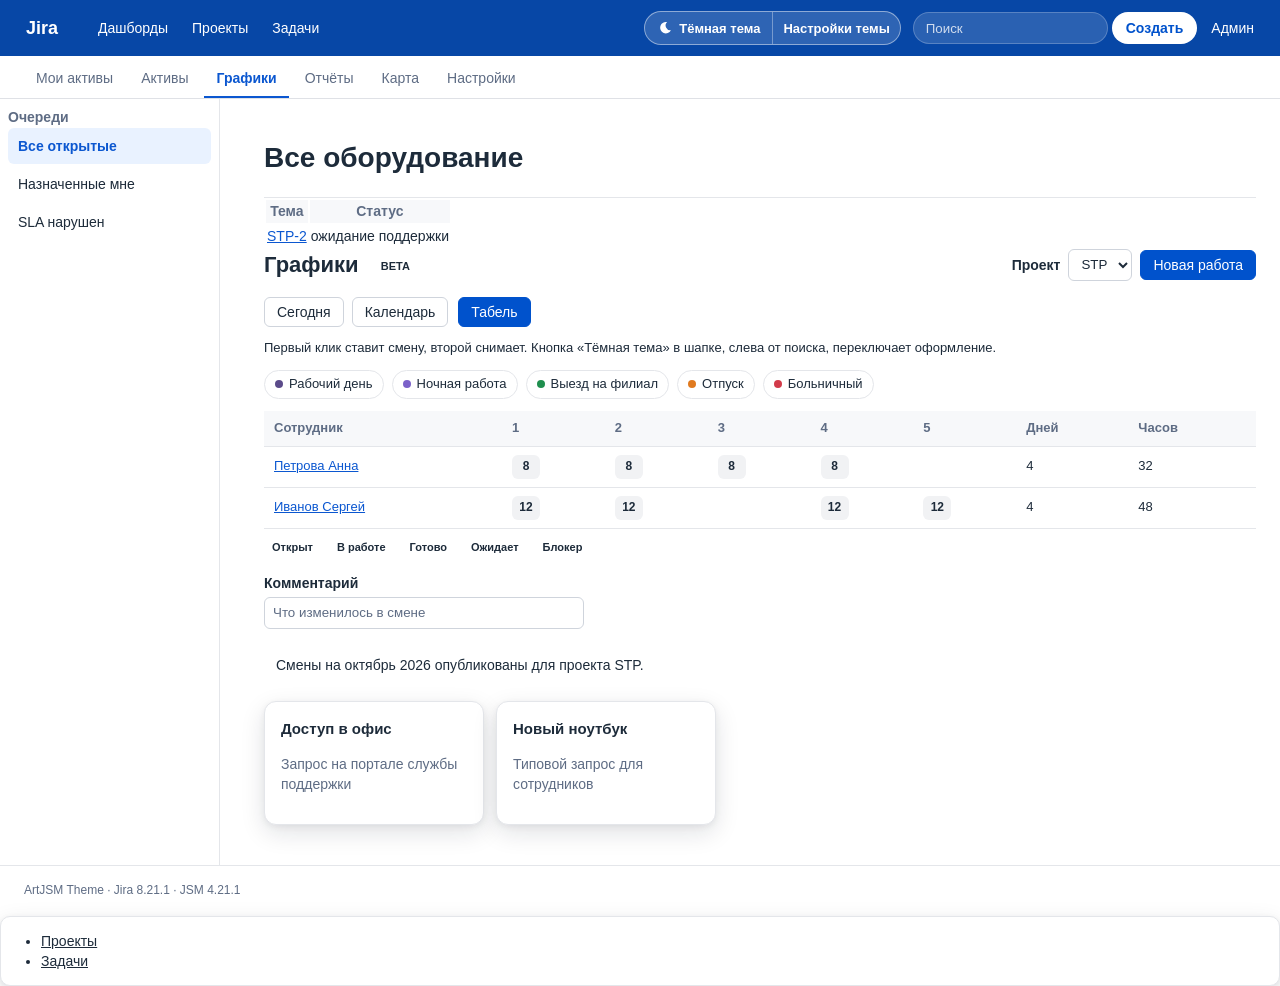
==== commit c67f0cfd: "Fix queue chrome in both themes and add appearance settings. Dark mode left the queue title and colu" ====
--- a/src/test/preview/index.html
+++ b/src/test/preview/index.html
@@ -58,7 +58,23 @@
                 <li><a class="aui-nav-item" href="#sla">SLA нарушен</a></li>
             </ul>
         </aside>
-        <main class="main aui-page-panel">
+        <main class="main aui-page-panel" id="content">
+            <div class="aui-page-header">
+                <div class="aui-page-header-inner" style="background:#ffffff">
+                    <div class="aui-page-header-main"><h1 style="color:#172b4d">Все оборудование</h1></div>
+                </div>
+            </div>
+            <table id="issuetable">
+                <thead>
+                <tr class="rowHeader">
+                    <th style="background:#ffffff;color:#172b4d">Тема</th>
+                    <th style="background:#ffffff;color:#172b4d">Статус</th>
+                </tr>
+                </thead>
+                <tbody>
+                <tr><td><a href="#stp">STP-2</a></td><td>ожидание поддержки</td></tr>
+                </tbody>
+            </table>
             <div class="page-title">
                 <h1>Графики <span class="aui-lozenge aui-lozenge-new beta">BETA</span></h1>
                 <div class="title-actions">
@@ -127,6 +143,9 @@
     </div>
 </div>
 <footer id="footer">ArtJSM Theme · Jira 8.21.1 · JSM 4.21.1</footer>
+<div class="aui-dropdown2" id="sample-menu" style="background:#ffffff;color:#172b4d">
+    <ul><li><a href="#projects">Проекты</a></li><li><a href="#issues">Задачи</a></li></ul>
+</div>
 <script data-artjsm="js" src="../../main/resources/js/artjsm.js" defer></script>
 </body>
 </html>
--- a/src/main/resources/css/artjsm.css
+++ b/src/main/resources/css/artjsm.css
@@ -31,8 +31,30 @@
 }
 
 html[data-artjsm-theme="dark"] {
-    --artjsm-header: #08284f;
-    --artjsm-header-text: #f3f7fc;
+    --artjsm-header: #121418;
+    --artjsm-header-text: #f4f6f8;
+    --artjsm-bg: #181a1f;
+    --artjsm-bg-subtle: #21242b;
+    --artjsm-bg-muted: #2a2e37;
+    --artjsm-bg-sunken: #101216;
+    --artjsm-surface: #23262e;
+    --artjsm-border: #3a404b;
+    --artjsm-border-strong: #515866;
+    --artjsm-text: #e8eaed;
+    --artjsm-text-subtle: #b4b9c3;
+    --artjsm-link: #9ec1ff;
+    --artjsm-link-hover: #d3e4ff;
+    --artjsm-primary: #4c8dff;
+    --artjsm-primary-hover: #78a7ff;
+    --artjsm-primary-text: #ffffff;
+    --artjsm-accent-soft: #243044;
+    --artjsm-focus-ring: rgba(76, 141, 255, 0.35);
+    --artjsm-shadow: 0 12px 32px rgba(0, 0, 0, 0.45), 0 2px 6px rgba(0, 0, 0, 0.35);
+    color-scheme: dark;
+}
+
+html[data-artjsm-theme="dark"][data-artjsm-palette="blue"] {
+    --artjsm-header: #0c2344;
     --artjsm-bg: #14181f;
     --artjsm-bg-subtle: #1b212b;
     --artjsm-bg-muted: #232a36;
@@ -40,17 +62,121 @@
     --artjsm-surface: #1b212b;
     --artjsm-border: #313a48;
     --artjsm-border-strong: #455062;
-    --artjsm-text: #e7edf5;
-    --artjsm-text-subtle: #a9b6c6;
-    --artjsm-link: #8ebfff;
-    --artjsm-link-hover: #c5deff;
-    --artjsm-primary: #1f6feb;
-    --artjsm-primary-hover: #388bfd;
-    --artjsm-primary-text: #ffffff;
     --artjsm-accent-soft: #1c334f;
-    --artjsm-focus-ring: rgba(56, 139, 253, 0.35);
-    --artjsm-shadow: 0 12px 32px rgba(0, 0, 0, 0.45), 0 2px 6px rgba(0, 0, 0, 0.35);
-    color-scheme: dark;
+}
+
+html[data-artjsm-theme="dark"][data-artjsm-palette="graphite"] {
+    --artjsm-header: #0c0d0f;
+    --artjsm-bg: #101113;
+    --artjsm-bg-subtle: #181a1d;
+    --artjsm-bg-muted: #222428;
+    --artjsm-bg-sunken: #090a0b;
+    --artjsm-surface: #1c1e22;
+    --artjsm-border: #32353b;
+    --artjsm-border-strong: #4a4e57;
+    --artjsm-text: #f2f3f5;
+    --artjsm-text-subtle: #b8bcc4;
+    --artjsm-accent-soft: #262a31;
+}
+
+html[data-artjsm-theme="dark"][data-artjsm-palette="soft"] {
+    --artjsm-header: #2a3140;
+    --artjsm-bg: #2c3340;
+    --artjsm-bg-subtle: #343c4b;
+    --artjsm-bg-muted: #3d4658;
+    --artjsm-bg-sunken: #242b36;
+    --artjsm-surface: #384155;
+    --artjsm-border: #516079;
+    --artjsm-border-strong: #6b7b96;
+    --artjsm-text: #f4f7fb;
+    --artjsm-text-subtle: #c9d2e0;
+    --artjsm-accent-soft: #3d4d68;
+}
+
+html[data-artjsm-accent="teal"] {
+    --artjsm-primary: #0d7f7b;
+    --artjsm-primary-hover: #0a615e;
+    --artjsm-link: #0c746f;
+    --artjsm-link-hover: #084e4b;
+    --artjsm-accent-soft: #e5f6f5;
+    --artjsm-focus-ring: rgba(13, 127, 123, 0.28);
+}
+
+html[data-artjsm-accent="purple"] {
+    --artjsm-primary: #5e4db2;
+    --artjsm-primary-hover: #493b93;
+    --artjsm-link: #5b47b8;
+    --artjsm-link-hover: #3e2f86;
+    --artjsm-accent-soft: #efecfb;
+    --artjsm-focus-ring: rgba(94, 77, 178, 0.28);
+}
+
+html[data-artjsm-accent="green"] {
+    --artjsm-primary: #1f7a45;
+    --artjsm-primary-hover: #165b33;
+    --artjsm-link: #1b6e3e;
+    --artjsm-link-hover: #124c2b;
+    --artjsm-accent-soft: #e6f6ec;
+    --artjsm-focus-ring: rgba(31, 122, 69, 0.28);
+}
+
+html[data-artjsm-accent="orange"] {
+    --artjsm-primary: #c2510c;
+    --artjsm-primary-hover: #8f3b08;
+    --artjsm-link: #b4480a;
+    --artjsm-link-hover: #7d3307;
+    --artjsm-accent-soft: #fff1e6;
+    --artjsm-focus-ring: rgba(194, 81, 12, 0.28);
+}
+
+html[data-artjsm-theme="dark"][data-artjsm-accent="blue"] {
+    --artjsm-primary: #4c8dff;
+    --artjsm-primary-hover: #78a7ff;
+    --artjsm-link: #9ec1ff;
+    --artjsm-link-hover: #d3e4ff;
+    --artjsm-accent-soft: #243044;
+    --artjsm-focus-ring: rgba(76, 141, 255, 0.35);
+}
+
+html[data-artjsm-theme="dark"][data-artjsm-accent="teal"] {
+    --artjsm-primary: #2bbbad;
+    --artjsm-primary-hover: #5ed0c4;
+    --artjsm-link: #7ee0d6;
+    --artjsm-link-hover: #d5f7f3;
+    --artjsm-accent-soft: #163632;
+    --artjsm-focus-ring: rgba(43, 187, 173, 0.35);
+}
+
+html[data-artjsm-theme="dark"][data-artjsm-accent="purple"] {
+    --artjsm-primary: #a78bfa;
+    --artjsm-primary-hover: #c4b5fd;
+    --artjsm-link: #c4b5fd;
+    --artjsm-link-hover: #e9e3ff;
+    --artjsm-accent-soft: #2c2642;
+    --artjsm-focus-ring: rgba(167, 139, 250, 0.35);
+}
+
+html[data-artjsm-theme="dark"][data-artjsm-accent="green"] {
+    --artjsm-primary: #3fb950;
+    --artjsm-primary-hover: #67d474;
+    --artjsm-link: #7ee787;
+    --artjsm-link-hover: #d2f8d6;
+    --artjsm-accent-soft: #1a3322;
+    --artjsm-focus-ring: rgba(63, 185, 80, 0.35);
+}
+
+html[data-artjsm-theme="dark"][data-artjsm-accent="orange"] {
+    --artjsm-primary: #f0883e;
+    --artjsm-primary-hover: #f5a66a;
+    --artjsm-link: #f5b07a;
+    --artjsm-link-hover: #ffe3cc;
+    --artjsm-accent-soft: #3a2a1c;
+    --artjsm-focus-ring: rgba(240, 136, 62, 0.35);
+}
+
+html[data-artjsm-theme="dark"][data-artjsm-header="brand"] {
+    --artjsm-header: #0747a6;
+    --artjsm-header-text: #ffffff;
 }
 
 html {
@@ -140,6 +266,21 @@
 html .aui-header a,
 html .aui-header a:visited {
     color: var(--artjsm-header-text) !important;
+}
+
+html #header .aui-dropdown2 a,
+html #header .aui-dropdown2 a:visited,
+html #header .aui-dropdown a,
+html #header .aui-dropdown a:visited,
+html #header .aui-inline-dialog a,
+html #header .aui-inline-dialog a:visited,
+html #header .ajs-layer a,
+html #header .ajs-layer a:visited,
+html .aui-dropdown2 a,
+html .aui-dropdown2 a:visited,
+html .aui-dropdown a,
+html .aui-dropdown a:visited {
+    color: var(--artjsm-text) !important;
 }
 
 html #header .aui-nav > li > a:hover,
@@ -770,17 +911,23 @@
 
 html #header .artjsm-theme-toggle-item,
 html .artjsm-theme-toggle-item {
-    display: flex !important;
+    display: inline-flex !important;
     visibility: visible !important;
     align-items: center !important;
-    margin: 0 4px 0 0 !important;
+    gap: 0 !important;
+    margin: 0 8px 0 0 !important;
     padding: 0 !important;
     list-style: none !important;
     float: none !important;
     opacity: 1 !important;
-}
-
-html .artjsm-theme-toggle {
+    border-radius: 999px !important;
+    border: 1px solid rgba(255, 255, 255, 0.45) !important;
+    background: rgba(255, 255, 255, 0.16) !important;
+    overflow: hidden;
+}
+
+html .artjsm-theme-toggle,
+html .artjsm-theme-settings {
     appearance: none;
     -webkit-appearance: none;
     width: auto !important;
@@ -792,9 +939,9 @@
     align-items: center;
     justify-content: center;
     gap: 6px;
-    border-radius: 999px !important;
-    border: 1px solid rgba(255, 255, 255, 0.45) !important;
-    background: rgba(255, 255, 255, 0.16) !important;
+    border-radius: 0 !important;
+    border: 0 !important;
+    background: transparent !important;
     color: #ffffff !important;
     cursor: pointer;
     box-shadow: none !important;
@@ -805,8 +952,15 @@
     text-shadow: none !important;
 }
 
+html .artjsm-theme-settings {
+    padding: 0 10px !important;
+    border-left: 1px solid rgba(255, 255, 255, 0.35) !important;
+}
+
 html .artjsm-theme-toggle:hover,
-html .artjsm-theme-toggle:focus {
+html .artjsm-theme-toggle:focus,
+html .artjsm-theme-settings:hover,
+html .artjsm-theme-settings:focus {
     background: rgba(255, 255, 255, 0.28) !important;
     color: #ffffff !important;
     text-decoration: none !important;
@@ -817,11 +971,17 @@
     outline-offset: 2px;
 }
 
+html .artjsm-theme-toggle-item.artjsm-on-light,
 html .artjsm-theme-toggle.artjsm-on-light,
+html .artjsm-theme-settings.artjsm-on-light,
 html .artjsm-theme-toggle-fallback {
     color: var(--artjsm-primary) !important;
     background: #ffffff !important;
-    border: 1px solid var(--artjsm-border) !important;
+    border-color: var(--artjsm-border) !important;
+}
+
+html .artjsm-theme-settings.artjsm-on-light {
+    border-left-color: var(--artjsm-border) !important;
 }
 
 html .artjsm-theme-toggle.artjsm-on-light:hover,
@@ -835,6 +995,7 @@
     outline-color: var(--artjsm-primary);
 }
 
+html .artjsm-theme-toggle-item.artjsm-theme-toggle-fallback,
 html .artjsm-theme-toggle-fallback {
     position: fixed;
     top: 12px;
@@ -860,10 +1021,193 @@
     font-weight: 600;
 }
 
+/* Queues, issue navigator and menus.
+   Jira paints the queue title and column header white after the base rules,
+   so dark text color lands on a white strip. These selectors win on that chrome. */
+
+html[data-artjsm-theme] body #content,
+html[data-artjsm-theme] body #content > *,
+html[data-artjsm-theme] body #content .aui-page-panel,
+html[data-artjsm-theme] body #content .aui-page-panel-inner,
+html[data-artjsm-theme] body #content .aui-page-panel-content,
+html[data-artjsm-theme] body #content .aui-page-header,
+html[data-artjsm-theme] body #content .aui-page-header-inner,
+html[data-artjsm-theme] body #content .aui-page-header-main,
+html[data-artjsm-theme] body #content .aui-page-header-actions,
+html[data-artjsm-theme] body #content .navigator-content,
+html[data-artjsm-theme] body #content .navigator-body,
+html[data-artjsm-theme] body #content .list-view,
+html[data-artjsm-theme] body #content .results-panel,
+html[data-artjsm-theme] body #content .issue-table,
+html[data-artjsm-theme] body #content .issue-table-container,
+html[data-artjsm-theme] body .sd-queue-header,
+html[data-artjsm-theme] body .sd-queue-header-container,
+html[data-artjsm-theme] body .queue-header,
+html[data-artjsm-theme] body .queue-heading,
+html[data-artjsm-theme] body .queue-title {
+    background-color: var(--artjsm-bg) !important;
+    background-image: none !important;
+    color: var(--artjsm-text) !important;
+}
+
+html[data-artjsm-theme] body #content .aui-sidebar,
+html[data-artjsm-theme] body #content .aui-sidebar-wrapper,
+html[data-artjsm-theme] body #content .aui-sidebar-body,
+html[data-artjsm-theme] body .aui-sidebar,
+html[data-artjsm-theme] body .aui-sidebar-wrapper,
+html[data-artjsm-theme] body .aui-sidebar-body {
+    background-color: var(--artjsm-surface) !important;
+    background-image: none !important;
+    color: var(--artjsm-text) !important;
+}
+
+html[data-artjsm-theme] body #content th,
+html[data-artjsm-theme] body #content thead,
+html[data-artjsm-theme] body #content thead tr,
+html[data-artjsm-theme] body #content table th,
+html[data-artjsm-theme] body #issuetable th,
+html[data-artjsm-theme] body #issuetable thead th,
+html[data-artjsm-theme] body #issuetable tr.rowHeader th,
+html[data-artjsm-theme] body table.aui th {
+    background-color: var(--artjsm-bg-subtle) !important;
+    background-image: none !important;
+    color: var(--artjsm-text-subtle) !important;
+    border-color: var(--artjsm-border) !important;
+}
+
+html[data-artjsm-theme] body #content td,
+html[data-artjsm-theme] body #issuetable td {
+    background-color: transparent !important;
+    border-color: var(--artjsm-border) !important;
+    color: var(--artjsm-text);
+}
+
+html[data-artjsm-theme] body #content h1,
+html[data-artjsm-theme] body #content h2,
+html[data-artjsm-theme] body #content h3,
+html[data-artjsm-theme] body .queue-title {
+    color: var(--artjsm-text) !important;
+    background-color: transparent !important;
+}
+
+html[data-artjsm-theme="dark"] body .aui-dropdown2,
+html[data-artjsm-theme="dark"] body .aui-dropdown2-section,
+html[data-artjsm-theme="dark"] body .aui-dropdown2 ul,
+html[data-artjsm-theme="dark"] body .aui-dropdown2 li,
+html[data-artjsm-theme="dark"] body .aui-dropdown,
+html[data-artjsm-theme="dark"] body .aui-dropdown-menu,
+html[data-artjsm-theme="dark"] body .aui-inline-dialog,
+html[data-artjsm-theme="dark"] body .aui-inline-dialog-contents,
+html[data-artjsm-theme="dark"] body .ajs-layer,
+html[data-artjsm-theme="dark"] body #app-switcher,
+html[data-artjsm-theme="dark"] body #inline-dialog-app-switcher {
+    background-color: var(--artjsm-surface) !important;
+    background-image: none !important;
+    color: var(--artjsm-text) !important;
+    border-color: var(--artjsm-border) !important;
+}
+
+html[data-artjsm-theme="dark"] body .aui-dropdown2 a,
+html[data-artjsm-theme="dark"] body .aui-dropdown a,
+html[data-artjsm-theme="dark"] body .aui-inline-dialog a {
+    background-color: transparent !important;
+    color: var(--artjsm-text) !important;
+}
+
+html[data-artjsm-theme="dark"] body #content input:not([type="checkbox"]):not([type="radio"]),
+html[data-artjsm-theme="dark"] body #content textarea,
+html[data-artjsm-theme="dark"] body #content select {
+    background-color: var(--artjsm-bg-sunken) !important;
+    color: var(--artjsm-text) !important;
+    border-color: var(--artjsm-border) !important;
+}
+
+html .artjsm-theme-panel {
+    position: fixed;
+    z-index: 6000;
+    width: 280px;
+    max-width: calc(100vw - 16px);
+    padding: 12px;
+    background: var(--artjsm-surface) !important;
+    color: var(--artjsm-text) !important;
+    border: 1px solid var(--artjsm-border) !important;
+    border-radius: 12px;
+    box-shadow: var(--artjsm-shadow);
+    font: 13px/1.3 -apple-system, BlinkMacSystemFont, "Segoe UI", Roboto, "Noto Sans", Arial, sans-serif;
+}
+
+html .artjsm-theme-panel[hidden] {
+    display: none !important;
+}
+
+html .artjsm-theme-panel-title {
+    margin: 0 0 10px;
+    font-size: 14px;
+    font-weight: 650;
+}
+
+html .artjsm-theme-panel-label {
+    margin: 10px 0 6px;
+    color: var(--artjsm-text-subtle);
+    font-size: 11px;
+    font-weight: 650;
+    letter-spacing: 0.02em;
+    text-transform: uppercase;
+}
+
+html .artjsm-choice {
+    display: flex;
+    flex-wrap: wrap;
+    gap: 6px;
+}
+
+html .artjsm-choice button {
+    appearance: none;
+    border: 1px solid var(--artjsm-border) !important;
+    background: var(--artjsm-bg) !important;
+    color: var(--artjsm-text) !important;
+    border-radius: 999px !important;
+    padding: 4px 10px !important;
+    font: 600 12px/1.2 inherit !important;
+    cursor: pointer;
+}
+
+html .artjsm-choice button.is-selected {
+    background: var(--artjsm-accent-soft) !important;
+    color: var(--artjsm-link) !important;
+    border-color: var(--artjsm-primary) !important;
+}
+
+html .artjsm-swatch {
+    width: 22px;
+    height: 22px;
+    padding: 0 !important;
+    border-radius: 999px !important;
+}
+
+html .artjsm-swatch.is-selected {
+    outline: 2px solid var(--artjsm-text);
+    outline-offset: 2px;
+}
+
+html .artjsm-swatch[data-value="blue"] { background: #0052cc !important; }
+html .artjsm-swatch[data-value="teal"] { background: #0d7f7b !important; }
+html .artjsm-swatch[data-value="purple"] { background: #5e4db2 !important; }
+html .artjsm-swatch[data-value="green"] { background: #1f7a45 !important; }
+html .artjsm-swatch[data-value="orange"] { background: #c2510c !important; }
+
+html[data-artjsm-theme="dark"] .artjsm-swatch[data-value="blue"] { background: #4c8dff !important; }
+html[data-artjsm-theme="dark"] .artjsm-swatch[data-value="teal"] { background: #2bbbad !important; }
+html[data-artjsm-theme="dark"] .artjsm-swatch[data-value="purple"] { background: #a78bfa !important; }
+html[data-artjsm-theme="dark"] .artjsm-swatch[data-value="green"] { background: #3fb950 !important; }
+html[data-artjsm-theme="dark"] .artjsm-swatch[data-value="orange"] { background: #f0883e !important; }
+
 @media print {
     html .artjsm-theme-toggle,
+    html .artjsm-theme-settings,
     html .artjsm-theme-toggle-item,
-    html .artjsm-theme-toggle-fallback {
+    html .artjsm-theme-toggle-fallback,
+    html .artjsm-theme-panel {
         display: none !important;
     }
 
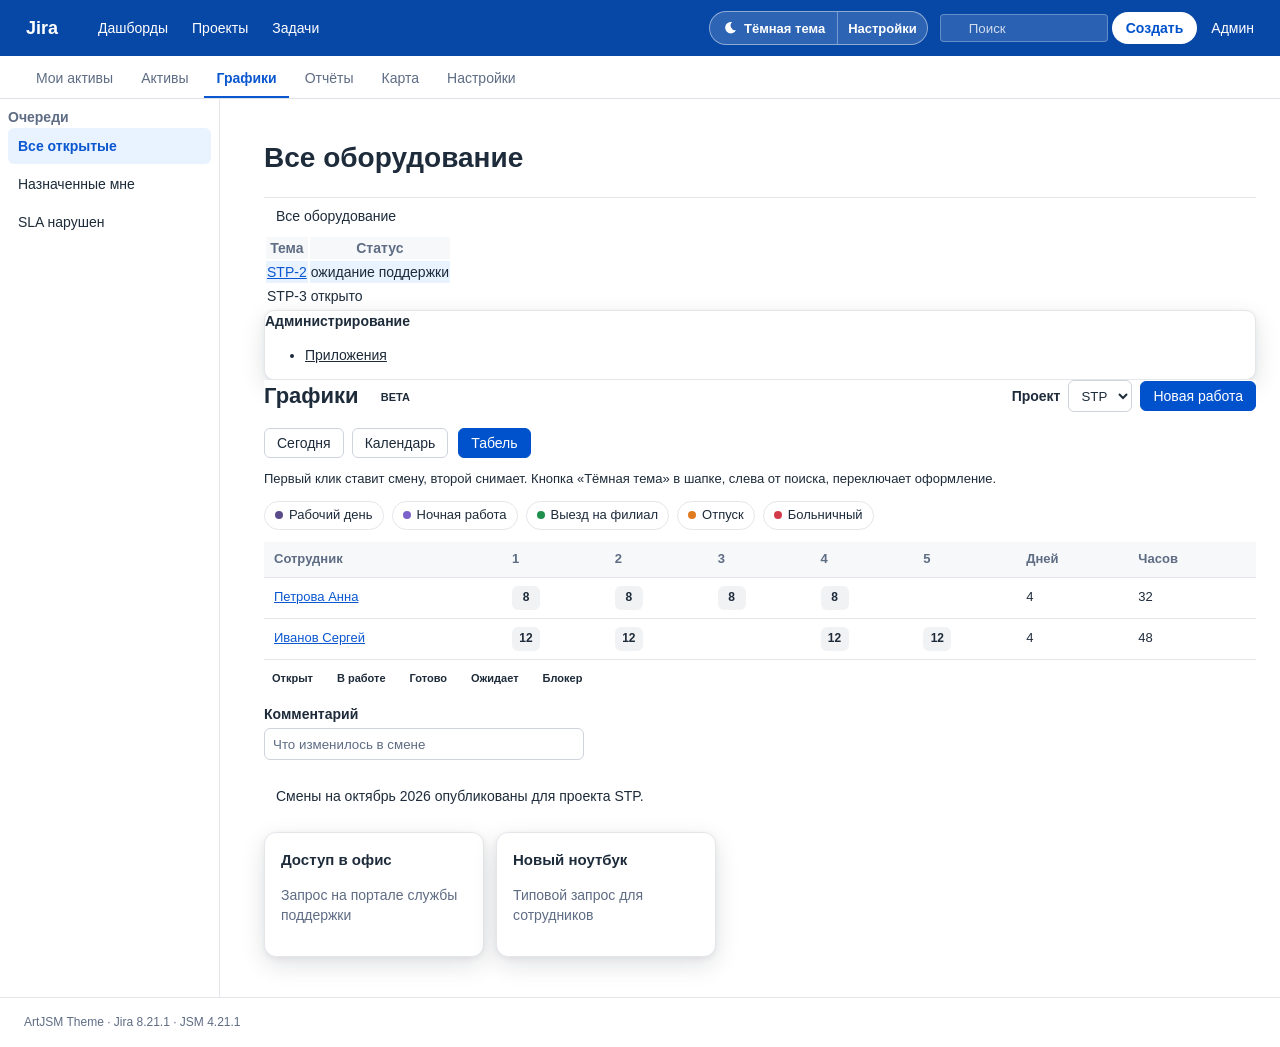
==== commit 6779df73: "Fix the search field, white queue chrome, and dark-header controls. The quick search was clipped by " ====
--- a/src/test/preview/index.html
+++ b/src/test/preview/index.html
@@ -64,6 +64,7 @@
                     <div class="aui-page-header-main"><h1 style="color:#172b4d">Все оборудование</h1></div>
                 </div>
             </div>
+            <div class="queue-heading" style="background:#ffffff;color:#172b4d;padding:8px 12px">Все оборудование</div>
             <table id="issuetable">
                 <thead>
                 <tr class="rowHeader">
@@ -72,9 +73,14 @@
                 </tr>
                 </thead>
                 <tbody>
-                <tr><td><a href="#stp">STP-2</a></td><td>ожидание поддержки</td></tr>
+                <tr class="issuerow focused"><td style="background:#ffffff;color:#172b4d"><a href="#stp">STP-2</a></td><td style="background:#ffffff">ожидание поддержки</td></tr>
+                <tr class="issuerow"><td>STP-3</td><td>открыто</td></tr>
                 </tbody>
             </table>
+            <div class="aui-dropdown2" id="sample-menu">
+                <strong class="aui-dropdown2-heading">Администрирование</strong>
+                <ul><li><a href="#apps">Приложения</a></li></ul>
+            </div>
             <div class="page-title">
                 <h1>Графики <span class="aui-lozenge aui-lozenge-new beta">BETA</span></h1>
                 <div class="title-actions">
@@ -143,9 +149,6 @@
     </div>
 </div>
 <footer id="footer">ArtJSM Theme · Jira 8.21.1 · JSM 4.21.1</footer>
-<div class="aui-dropdown2" id="sample-menu" style="background:#ffffff;color:#172b4d">
-    <ul><li><a href="#projects">Проекты</a></li><li><a href="#issues">Задачи</a></li></ul>
-</div>
 <script data-artjsm="js" src="../../main/resources/js/artjsm.js" defer></script>
 </body>
 </html>
--- a/src/main/resources/css/artjsm.css
+++ b/src/main/resources/css/artjsm.css
@@ -334,19 +334,45 @@
     color: var(--artjsm-primary-hover) !important;
 }
 
+html[data-artjsm-theme="dark"] #header #create_link,
+html[data-artjsm-theme="dark"] #header .aui-button.aui-button-primary,
+html[data-artjsm-theme="dark"] #header a.aui-button-primary {
+    background: var(--artjsm-primary) !important;
+    color: #ffffff !important;
+    border: 0 !important;
+}
+
+html[data-artjsm-theme="dark"] #header #create_link:hover,
+html[data-artjsm-theme="dark"] #header #create_link:focus,
+html[data-artjsm-theme="dark"] #header .aui-button.aui-button-primary:hover,
+html[data-artjsm-theme="dark"] #header .aui-button.aui-button-primary:focus,
+html[data-artjsm-theme="dark"] #header a.aui-button-primary:hover,
+html[data-artjsm-theme="dark"] #header a.aui-button-primary:focus {
+    background: var(--artjsm-primary-hover) !important;
+    color: #ffffff !important;
+}
+
+html #header #quicksearch,
+html #header #artjsm-theme-toggle-item {
+    flex-shrink: 0 !important;
+}
+
 html #quickSearchInput,
 html #header .aui-quicksearch input,
-html #header input.search,
-html #header input[type="text"] {
-    background: rgba(255, 255, 255, 0.14) !important;
-    border: 1px solid rgba(255, 255, 255, 0.22) !important;
+html #header input.search {
+    background-color: rgba(255, 255, 255, 0.14) !important;
+    border: 1px solid rgba(255, 255, 255, 0.28) !important;
     color: #ffffff !important;
-    border-radius: 999px !important;
+    border-radius: 4px !important;
     box-shadow: none !important;
-    height: 32px !important;
-    line-height: 30px !important;
-    padding: 0 12px !important;
     box-sizing: border-box !important;
+    width: 168px !important;
+    min-width: 168px !important;
+    height: 28px !important;
+    line-height: 26px !important;
+    padding: 0 22px 0 28px !important;
+    text-overflow: clip !important;
+    overflow: visible !important;
 }
 
 html #quickSearchInput::placeholder,
@@ -1114,6 +1140,52 @@
     color: var(--artjsm-text) !important;
 }
 
+html[data-artjsm-theme="dark"] body .aui-dropdown2-heading,
+html[data-artjsm-theme="dark"] body .aui-dropdown2 .aui-dropdown2-heading,
+html[data-artjsm-theme="dark"] body strong.aui-dropdown2-heading,
+html[data-artjsm-theme="dark"] body .aui-dropdown-heading,
+html[data-artjsm-theme="dark"] body .aui-dropdown2-section > strong {
+    background-color: transparent !important;
+    background-image: none !important;
+    color: var(--artjsm-text-subtle) !important;
+}
+
+html[data-artjsm-theme="dark"] body .aui-sidebar-header,
+html[data-artjsm-theme="dark"] body .aui-sidebar-header-inner,
+html[data-artjsm-theme="dark"] body .aui-sidebar-footer,
+html[data-artjsm-theme="dark"] body .aui-sidebar .aui-page-header,
+html[data-artjsm-theme="dark"] body .aui-nav-item-logo,
+html[data-artjsm-theme="dark"] body .project-title,
+html[data-artjsm-theme="dark"] body .aui-sidebar-settings {
+    background-color: var(--artjsm-surface) !important;
+    background-image: none !important;
+    color: var(--artjsm-text) !important;
+    box-shadow: none !important;
+}
+
+html[data-artjsm-theme="dark"] body .aui-page-header,
+html[data-artjsm-theme="dark"] body .aui-page-header-inner,
+html[data-artjsm-theme="dark"] body .aui-page-header-main,
+html[data-artjsm-theme="dark"] body .aui-page-header-actions,
+html[data-artjsm-theme="dark"] body#jira .aui-page-header,
+html[data-artjsm-theme="dark"] body#jira .aui-page-header-inner,
+html[data-artjsm-theme="dark"] body#jira #content .aui-page-header,
+html[data-artjsm-theme="dark"] body#jira #content .aui-page-header-inner {
+    background-color: var(--artjsm-bg) !important;
+    background-image: none !important;
+    color: var(--artjsm-text) !important;
+}
+
+html[data-artjsm-theme="dark"] body #issuetable tr.focused,
+html[data-artjsm-theme="dark"] body #issuetable tr.focused > td,
+html[data-artjsm-theme="dark"] body #issuetable tr.issuerow.focused > td,
+html[data-artjsm-theme="dark"] body#jira #issuetable > tbody > tr.focused > td,
+html[data-artjsm-theme="dark"] body#jira #issuetable tbody tr.focused td {
+    background-color: var(--artjsm-accent-soft) !important;
+    background-image: none !important;
+    color: var(--artjsm-text) !important;
+}
+
 html[data-artjsm-theme="dark"] body #content input:not([type="checkbox"]):not([type="radio"]),
 html[data-artjsm-theme="dark"] body #content textarea,
 html[data-artjsm-theme="dark"] body #content select {
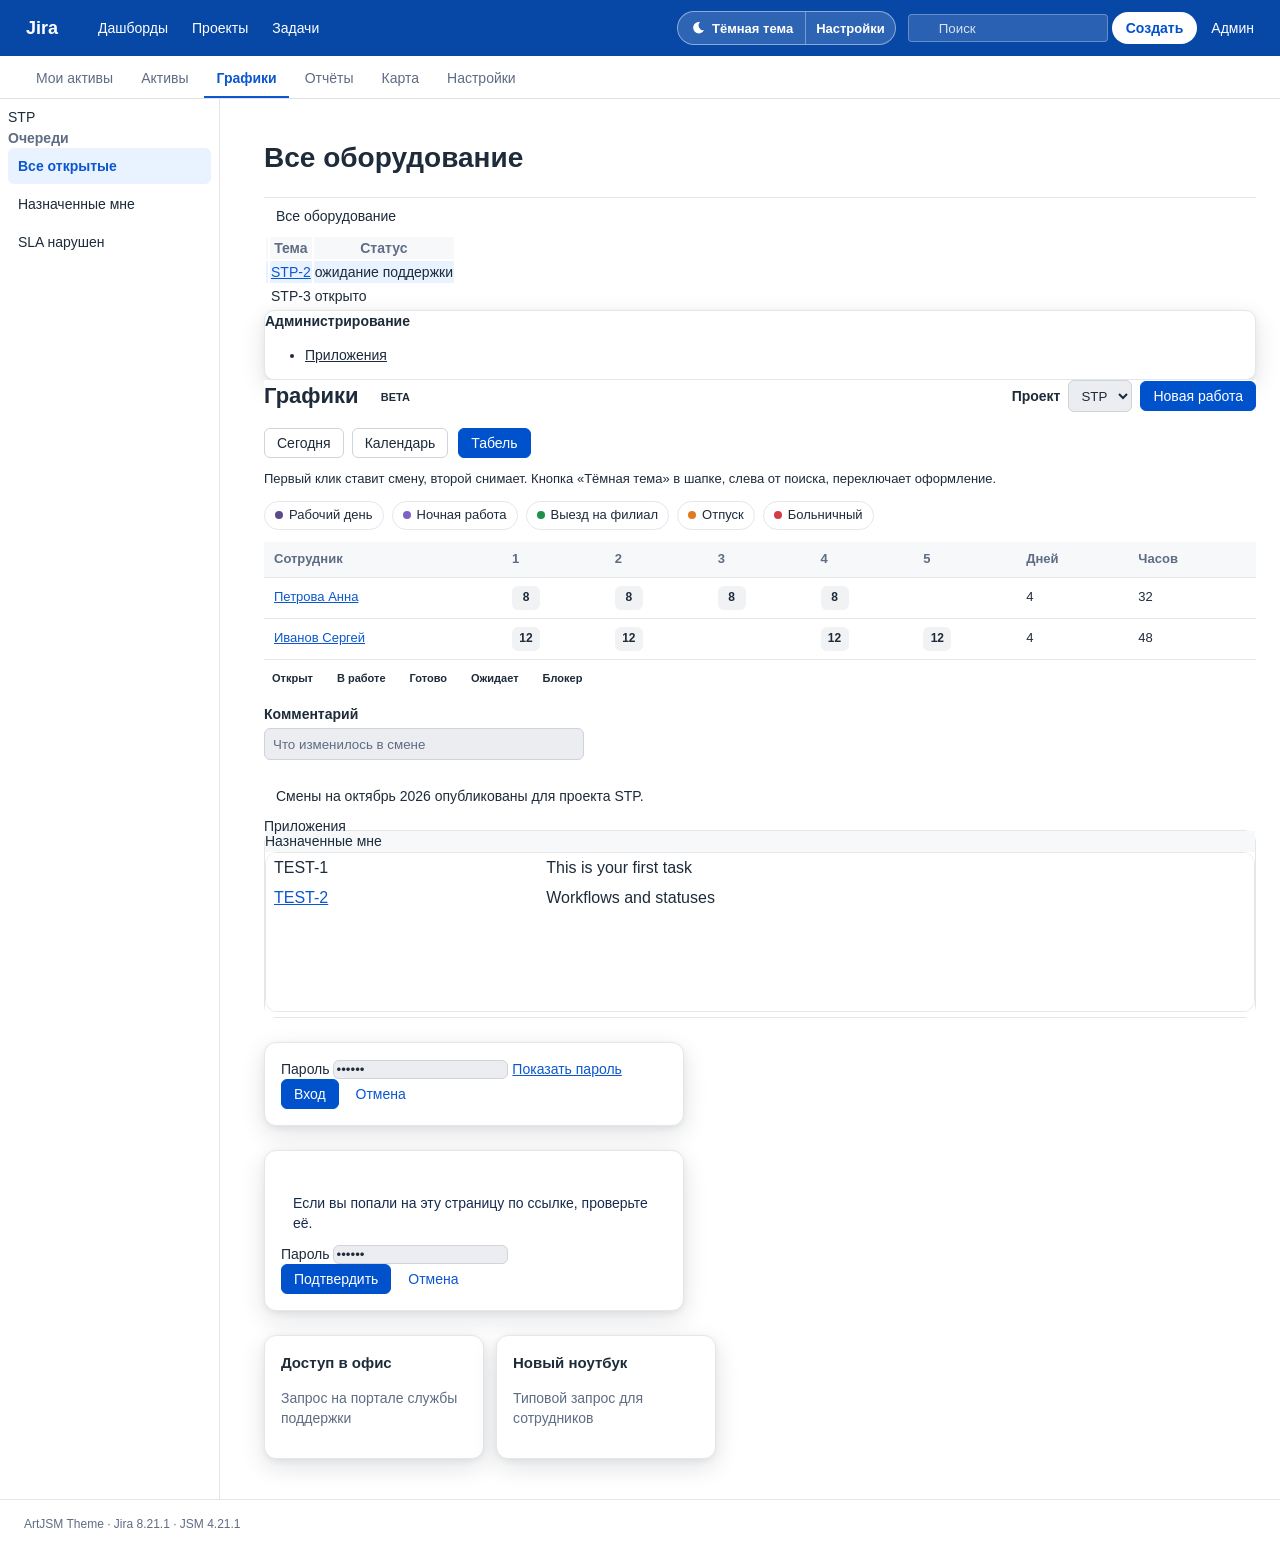
==== commit 5759aabf: "Theme the dashboard canvas, admin strip, and form controls. Jira's body#jira rules kept the system d" ====
--- a/src/test/preview/index.html
+++ b/src/test/preview/index.html
@@ -16,7 +16,7 @@
     <link rel="stylesheet" href="preview-aui.css">
     <link rel="stylesheet" href="../../main/resources/css/artjsm.css">
 </head>
-<body>
+<body id="jira">
 <header id="header" role="banner">
     <nav class="aui-header">
         <div class="aui-header-inner">
@@ -51,6 +51,9 @@
 <div id="page">
     <div class="layout">
         <aside class="aui-sidebar">
+            <div class="aui-sidebar-header">
+                <div class="aui-sidebar-header-inner">STP</div>
+            </div>
             <div class="aui-nav-heading">Очереди</div>
             <ul class="aui-nav">
                 <li class="aui-nav-selected"><a class="aui-nav-item" href="#all">Все открытые</a></li>
@@ -68,13 +71,14 @@
             <table id="issuetable">
                 <thead>
                 <tr class="rowHeader">
+                    <th style="background:#ffffff;color:#172b4d"></th>
                     <th style="background:#ffffff;color:#172b4d">Тема</th>
                     <th style="background:#ffffff;color:#172b4d">Статус</th>
                 </tr>
                 </thead>
                 <tbody>
-                <tr class="issuerow focused"><td style="background:#ffffff;color:#172b4d"><a href="#stp">STP-2</a></td><td style="background:#ffffff">ожидание поддержки</td></tr>
-                <tr class="issuerow"><td>STP-3</td><td>открыто</td></tr>
+                <tr class="issuerow focused"><td class="gutter" style="background:#ffffff"></td><td style="background:#ffffff;color:#172b4d"><a href="#stp">STP-2</a></td><td style="background:#ffffff">ожидание поддержки</td></tr>
+                <tr class="issuerow"><td class="gutter" style="background:#ffffff"></td><td>STP-3</td><td>открыто</td></tr>
                 </tbody>
             </table>
             <div class="aui-dropdown2" id="sample-menu">
@@ -135,6 +139,35 @@
                 <input id="comment" type="text" placeholder="Что изменилось в смене" style="width:320px">
             </div>
             <div class="aui-message aui-message-info">Смены на октябрь 2026 опубликованы для проекта STP.</div>
+            <div class="aui-navgroup aui-navgroup-horizontal" id="admin-tabs">
+                <div class="aui-navgroup-inner admin-strip">Приложения</div>
+            </div>
+            <div id="dashboard">
+                <div class="dashboard-item gadget-container">
+                    <div class="dashboard-item-header">Назначенные мне</div>
+                    <div class="dashboard-item-content">
+                        <iframe class="gadget gadget-frame" id="gadget-frame" title="Назначенные мне" src="gadget.html"></iframe>
+                    </div>
+                </div>
+            </div>
+            <form id="login-form" class="login-card">
+                <label for="login-password">Пароль</label>
+                <input id="login-password" class="text" type="password" value="secret">
+                <a href="#show">Показать пароль</a>
+                <div class="buttons-container">
+                    <input id="login" class="aui-button aui-button-primary" type="submit" value="Вход">
+                    <a class="aui-button aui-button-link cancel" href="#cancel">Отмена</a>
+                </div>
+            </form>
+            <form id="websudo-form" class="sudo-card aui-dialog2">
+                <div class="aui-message aui-message-warning">Если вы попали на эту страницу по ссылке, проверьте её.</div>
+                <label for="websudo-password">Пароль</label>
+                <input id="websudo-password" class="text" type="password" value="secret">
+                <div class="buttons-container">
+                    <input id="websudo-submit" class="aui-button aui-button-primary" type="submit" value="Подтвердить">
+                    <a class="aui-button aui-button-link cancel" href="#cancel">Отмена</a>
+                </div>
+            </form>
             <div class="cards">
                 <article class="portal-card">
                     <h3>Доступ в офис</h3>
--- a/src/test/preview/preview-aui.css
+++ b/src/test/preview/preview-aui.css
@@ -45,3 +45,55 @@
 }
 .dot { width: 8px; height: 8px; border-radius: 50%; display: inline-block; }
 #footer { padding: 16px 24px; font-size: 12px; }
+
+/* Stand-in for Jira 8 rules that beat a plain html selector. */
+body#jira,
+body#jira #content,
+body#jira #dashboard,
+body#jira .aui-page-panel,
+body#jira .aui-page-header,
+body#jira .aui-navgroup-horizontal,
+body#jira .aui-navgroup-inner,
+body#jira .dashboard-item-content {
+    background: #f0f0f0 !important;
+    color: #172b4d !important;
+}
+body#jira .aui-sidebar-header,
+body#jira .aui-sidebar-header-inner {
+    background: #f4f5f7 !important;
+    color: #172b4d !important;
+}
+body#jira .dashboard-item-header {
+    background: #0747a6 !important;
+    color: #ffffff !important;
+}
+body#jira #issuetable td.gutter {
+    background: #ffffff !important;
+}
+body#jira input.text,
+body#jira input[type="password"] {
+    background: #ffffff !important;
+    color: #172b4d !important;
+}
+body#jira .aui-button {
+    background: #f4f5f7 !important;
+    color: #172b4d !important;
+}
+body#jira #login-form .aui-button,
+body#jira #websudo-form .aui-button {
+    background: #2c333d !important;
+    color: #333333 !important;
+}
+body#jira #header #quicksearch,
+body#jira #header #quickSearchInput {
+    width: 72px !important;
+    min-width: 0 !important;
+    overflow: hidden !important;
+}
+body#jira .aui-message-warning {
+    background: #ffffff !important;
+    color: #172b4d !important;
+}
+.gadget-frame { width: 100%; height: 160px; border: 0; background: #ffffff; }
+.login-card, .sudo-card { max-width: 420px; margin: 24px 0; padding: 16px; }
+.admin-strip { height: 14px; }
--- a/src/main/resources/css/artjsm.css
+++ b/src/main/resources/css/artjsm.css
@@ -1274,6 +1274,289 @@
 html[data-artjsm-theme="dark"] .artjsm-swatch[data-value="green"] { background: #3fb950 !important; }
 html[data-artjsm-theme="dark"] .artjsm-swatch[data-value="orange"] { background: #f0883e !important; }
 
+/* Jira 8 writes body#jira rules with !important. An id beats a later
+   html … selector, so the canvas, gadgets, admin strip, inputs and
+   buttons stay light unless these selectors include body#jira too. */
+
+html[data-artjsm-theme] body#jira,
+html[data-artjsm-theme] body#jira #page,
+html[data-artjsm-theme] body#jira #content,
+html[data-artjsm-theme] body#jira #dashboard,
+html[data-artjsm-theme] body#jira #dashboard-content,
+html[data-artjsm-theme] body#jira .dashboard,
+html[data-artjsm-theme] body#jira .dashboard-content,
+html[data-artjsm-theme] body#jira .layout,
+html[data-artjsm-theme] body#jira .column,
+html[data-artjsm-theme] body#jira .aui-page-panel,
+html[data-artjsm-theme] body#jira .aui-page-panel-inner,
+html[data-artjsm-theme] body#jira .aui-page-panel-content,
+html[data-artjsm-theme] body#jira .aui-page-panel-nav,
+html[data-artjsm-theme] body#jira .aui-page-header,
+html[data-artjsm-theme] body#jira .aui-page-header-inner,
+html[data-artjsm-theme] body#jira .aui-page-header-main,
+html[data-artjsm-theme] body#jira .aui-navgroup,
+html[data-artjsm-theme] body#jira .aui-navgroup-inner,
+html[data-artjsm-theme] body#jira .aui-navgroup-horizontal,
+html[data-artjsm-theme] body#jira .aui-tabs,
+html[data-artjsm-theme] body#jira .tabs-menu,
+html[data-artjsm-theme] body#jira #admin-body,
+html[data-artjsm-theme] body#jira #upm-manage-container,
+html[data-artjsm-theme] body#jira #upm-manage,
+html[data-artjsm-theme] body#jira .upm-manage-addons,
+html[data-artjsm-theme] body#jira .upm-plugin-list,
+html[data-artjsm-theme] body#jira .buttons-container,
+html[data-artjsm-theme] body#jira .form-body {
+    background-color: var(--artjsm-bg) !important;
+    background-image: none !important;
+    color: var(--artjsm-text) !important;
+}
+
+html[data-artjsm-theme] body#jira .dashboard-item,
+html[data-artjsm-theme] body#jira .dashboard-item-frame,
+html[data-artjsm-theme] body#jira .dashboard-item-content,
+html[data-artjsm-theme] body#jira .gadget,
+html[data-artjsm-theme] body#jira .gadget-container,
+html[data-artjsm-theme] body#jira .gadget-inline,
+html[data-artjsm-theme] body#jira .upm-plugin,
+html[data-artjsm-theme] body#jira #login-form,
+html[data-artjsm-theme] body#jira #login-container,
+html[data-artjsm-theme] body#jira .aui-dialog,
+html[data-artjsm-theme] body#jira .aui-dialog2,
+html[data-artjsm-theme] body#jira .aui-dialog2-content,
+html[data-artjsm-theme] body#jira .jira-dialog,
+html[data-artjsm-theme] body#jira .dialog-content {
+    background-color: var(--artjsm-surface) !important;
+    background-image: none !important;
+    color: var(--artjsm-text) !important;
+    border-color: var(--artjsm-border) !important;
+}
+
+html[data-artjsm-theme] body#jira .dashboard-item-header,
+html[data-artjsm-theme] body#jira .dashboard-item-title,
+html[data-artjsm-theme] body#jira .gadget-header,
+html[data-artjsm-theme] body#jira .gadget-menu,
+html[data-artjsm-theme] body#jira .dashboard-item-header h3 {
+    background-color: var(--artjsm-bg-subtle) !important;
+    background-image: none !important;
+    color: var(--artjsm-text) !important;
+    border-color: var(--artjsm-border) !important;
+}
+
+html[data-artjsm-theme="dark"] body#jira iframe,
+html[data-artjsm-theme="dark"] iframe.gadget,
+html[data-artjsm-theme="dark"] .dashboard-item-content iframe {
+    background-color: var(--artjsm-bg) !important;
+    color-scheme: dark;
+}
+
+html[data-artjsm-theme] body#jira .aui-sidebar,
+html[data-artjsm-theme] body#jira #sidebar,
+html[data-artjsm-theme] body#jira .aui-sidebar-wrapper,
+html[data-artjsm-theme] body#jira .aui-sidebar-body,
+html[data-artjsm-theme] body#jira .aui-sidebar-header,
+html[data-artjsm-theme] body#jira .aui-sidebar-header-inner,
+html[data-artjsm-theme] body#jira #sidebar .aui-sidebar-header,
+html[data-artjsm-theme] body#jira .aui-sidebar .aui-sidebar-header,
+html[data-artjsm-theme] body#jira .aui-sidebar-footer,
+html[data-artjsm-theme] body#jira .aui-sidebar-header h1,
+html[data-artjsm-theme] body#jira .aui-sidebar-header a,
+html[data-artjsm-theme] body#jira .aui-sidebar-header .aui-nav-item,
+html[data-artjsm-theme] body#jira .project-title,
+html[data-artjsm-theme] body#jira .aui-nav-item-logo {
+    background-color: var(--artjsm-surface) !important;
+    background-image: none !important;
+    color: var(--artjsm-text) !important;
+    box-shadow: none !important;
+}
+
+html[data-artjsm-theme] body#jira #issuetable,
+html[data-artjsm-theme] body#jira table.aui,
+html[data-artjsm-theme] body#jira .issue-table,
+html[data-artjsm-theme] body#jira .issue-table-container,
+html[data-artjsm-theme] body#jira .list-view,
+html[data-artjsm-theme] body#jira .navigator-content,
+html[data-artjsm-theme] body#jira .navigator-body {
+    background-color: var(--artjsm-bg) !important;
+    background-image: none !important;
+    box-shadow: none !important;
+    border-color: var(--artjsm-border) !important;
+}
+
+html[data-artjsm-theme] body#jira #issuetable td,
+html[data-artjsm-theme] body#jira #issuetable tr td,
+html[data-artjsm-theme] body#jira table.aui > tbody > tr > td,
+html[data-artjsm-theme] body#jira td.issuetype,
+html[data-artjsm-theme] body#jira td.issue_type {
+    background-color: transparent !important;
+    color: var(--artjsm-text) !important;
+    box-shadow: none !important;
+    border-color: var(--artjsm-border) !important;
+}
+
+html[data-artjsm-theme="dark"] body#jira #issuetable tr.focused td,
+html[data-artjsm-theme="dark"] body#jira #issuetable tr.issuerow.focused td,
+html[data-artjsm-theme="dark"] body#jira #issuetable tbody tr.focused td {
+    background-color: var(--artjsm-accent-soft) !important;
+    color: var(--artjsm-text) !important;
+}
+
+html[data-artjsm-theme] body#jira input.text,
+html[data-artjsm-theme] body#jira input.password,
+html[data-artjsm-theme] body#jira input[type="text"],
+html[data-artjsm-theme] body#jira input[type="password"],
+html[data-artjsm-theme] body#jira input[type="email"],
+html[data-artjsm-theme] body#jira input[type="search"],
+html[data-artjsm-theme] body#jira textarea,
+html[data-artjsm-theme] body#jira select,
+html[data-artjsm-theme] body#jira #login-form input,
+html[data-artjsm-theme] body#jira .aui-dialog input,
+html[data-artjsm-theme] body#jira .aui-dialog2 input,
+html[data-artjsm-theme] body#jira .jira-dialog input,
+html[data-artjsm-theme] body#jira .dialog-content input {
+    background-color: var(--artjsm-bg-sunken) !important;
+    background-image: none !important;
+    color: var(--artjsm-text) !important;
+    border-color: var(--artjsm-border-strong) !important;
+}
+
+html[data-artjsm-theme] body#jira .aui-button,
+html[data-artjsm-theme] body#jira a.aui-button,
+html[data-artjsm-theme] body#jira button.aui-button,
+html[data-artjsm-theme] body#jira input.aui-button,
+html[data-artjsm-theme] body#jira #login-form .aui-button,
+html[data-artjsm-theme] body#jira .buttons-container .aui-button,
+html[data-artjsm-theme] body#jira .dialog-button-panel .aui-button,
+html[data-artjsm-theme] body#jira .aui-dialog2-footer .aui-button {
+    background-color: var(--artjsm-surface) !important;
+    background-image: none !important;
+    color: var(--artjsm-text) !important;
+    border-color: var(--artjsm-border-strong) !important;
+    text-shadow: none !important;
+}
+
+html[data-artjsm-theme] body#jira .aui-button.aui-button-link,
+html[data-artjsm-theme] body#jira a.aui-button-link,
+html[data-artjsm-theme] body#jira a.cancel,
+html[data-artjsm-theme] body#jira .cancel,
+html[data-artjsm-theme] body#jira #login-form a,
+html[data-artjsm-theme] body#jira #login-form .aui-button-link {
+    background-color: transparent !important;
+    color: var(--artjsm-link) !important;
+    border-color: transparent !important;
+}
+
+html[data-artjsm-theme] body#jira .aui-button.aui-button-primary,
+html[data-artjsm-theme] body#jira input.aui-button-primary,
+html[data-artjsm-theme] body#jira button.aui-button-primary,
+html[data-artjsm-theme] body#jira a.aui-button-primary,
+html[data-artjsm-theme] body#jira #login,
+html[data-artjsm-theme] body#jira #login-form-submit,
+html[data-artjsm-theme] body#jira #login-form .aui-button.aui-button-primary,
+html[data-artjsm-theme] body#jira #websudo-form .aui-button.aui-button-primary,
+html[data-artjsm-theme] body#jira #websudo-submit,
+html[data-artjsm-theme] body#jira .buttons-container .aui-button.aui-button-primary,
+html[data-artjsm-theme] body#jira .aui-dialog2 .aui-button.aui-button-primary,
+html[data-artjsm-theme] body#jira .aui-dialog2-footer .aui-button.aui-button-primary {
+    background-color: var(--artjsm-primary) !important;
+    color: #ffffff !important;
+    border-color: var(--artjsm-primary) !important;
+}
+
+html[data-artjsm-theme="dark"] body#jira label,
+html[data-artjsm-theme="dark"] body#jira .field-group > label,
+html[data-artjsm-theme="dark"] body#jira #footer,
+html[data-artjsm-theme="dark"] body#jira #footer a,
+html[data-artjsm-theme="dark"] body#jira #footer a:visited {
+    color: var(--artjsm-text-subtle) !important;
+}
+
+html[data-artjsm-theme="dark"] body#jira .aui-message-warning {
+    background: #3a311c !important;
+    border-color: #6b5a2e !important;
+    color: #ffe8b8 !important;
+}
+
+html[data-artjsm-theme="dark"] body#jira .aui-message-error {
+    background: #3d2226 !important;
+    border-color: #6b3038 !important;
+    color: #ffd6d6 !important;
+}
+
+html[data-artjsm-theme="dark"] body#jira .aui-message-success {
+    background: #173323 !important;
+    border-color: #245c3a !important;
+    color: #d8f5e4 !important;
+}
+
+html[data-artjsm-theme="dark"] body#jira .aui-message-info,
+html[data-artjsm-theme="dark"] body#jira .aui-message-hint {
+    background: #1a2e48 !important;
+    border-color: #2d4f78 !important;
+    color: #d6e8ff !important;
+}
+
+html[data-artjsm-theme] body#jira #header #quicksearch,
+html[data-artjsm-theme] body#jira #header .aui-quicksearch,
+html[data-artjsm-theme] body#jira #header #quicksearch form,
+html[data-artjsm-theme] body#jira #header #quicksearch > div,
+html[data-artjsm-theme] body#jira #header #quickSearchInput,
+html[data-artjsm-theme] body#jira #header .aui-quicksearch input,
+html[data-artjsm-theme] body#jira #header input.search {
+    width: 200px !important;
+    min-width: 200px !important;
+    max-width: 240px !important;
+    flex: 0 0 200px !important;
+    overflow: visible !important;
+    box-sizing: border-box !important;
+}
+
+html[data-artjsm-theme] body#jira #header #quickSearchInput,
+html[data-artjsm-theme] body#jira #header .aui-quicksearch input,
+html[data-artjsm-theme] body#jira #header input.search,
+html[data-artjsm-theme] body#jira #header input[type="text"].search,
+html[data-artjsm-theme] body#jira #header input[type="search"] {
+    background-color: rgba(255, 255, 255, 0.14) !important;
+    background-image: none !important;
+    color: #ffffff !important;
+    border: 1px solid rgba(255, 255, 255, 0.28) !important;
+    border-radius: 4px !important;
+    height: 28px !important;
+    line-height: 26px !important;
+    padding: 0 28px 0 30px !important;
+    text-overflow: clip !important;
+}
+
+html[data-artjsm-theme] body#jira #header #quickSearchInput::placeholder,
+html[data-artjsm-theme] body#jira #header input.search::placeholder {
+    color: rgba(255, 255, 255, 0.82) !important;
+    opacity: 1 !important;
+}
+
+html[data-artjsm-theme] body#jira #header .aui-button,
+html[data-artjsm-theme] body#jira #header .aui-button.aui-button-subtle,
+html[data-artjsm-theme] body#jira #header a.aui-button {
+    background-color: transparent !important;
+    background-image: none !important;
+    color: var(--artjsm-header-text) !important;
+    border-color: transparent !important;
+}
+
+html[data-artjsm-theme="dark"] body#jira #header #create_link,
+html[data-artjsm-theme="dark"] body#jira #header .aui-button.aui-button-primary,
+html[data-artjsm-theme="dark"] body#jira #header a.aui-button-primary {
+    background-color: var(--artjsm-primary) !important;
+    color: #ffffff !important;
+    border-color: var(--artjsm-primary) !important;
+}
+
+html[data-artjsm-theme="light"] body#jira #header #create_link,
+html[data-artjsm-theme="light"] body#jira #header .aui-button.aui-button-primary,
+html[data-artjsm-theme="light"] body#jira #header a.aui-button-primary {
+    background-color: #ffffff !important;
+    color: var(--artjsm-primary) !important;
+    border-color: transparent !important;
+}
+
 @media print {
     html .artjsm-theme-toggle,
     html .artjsm-theme-settings,
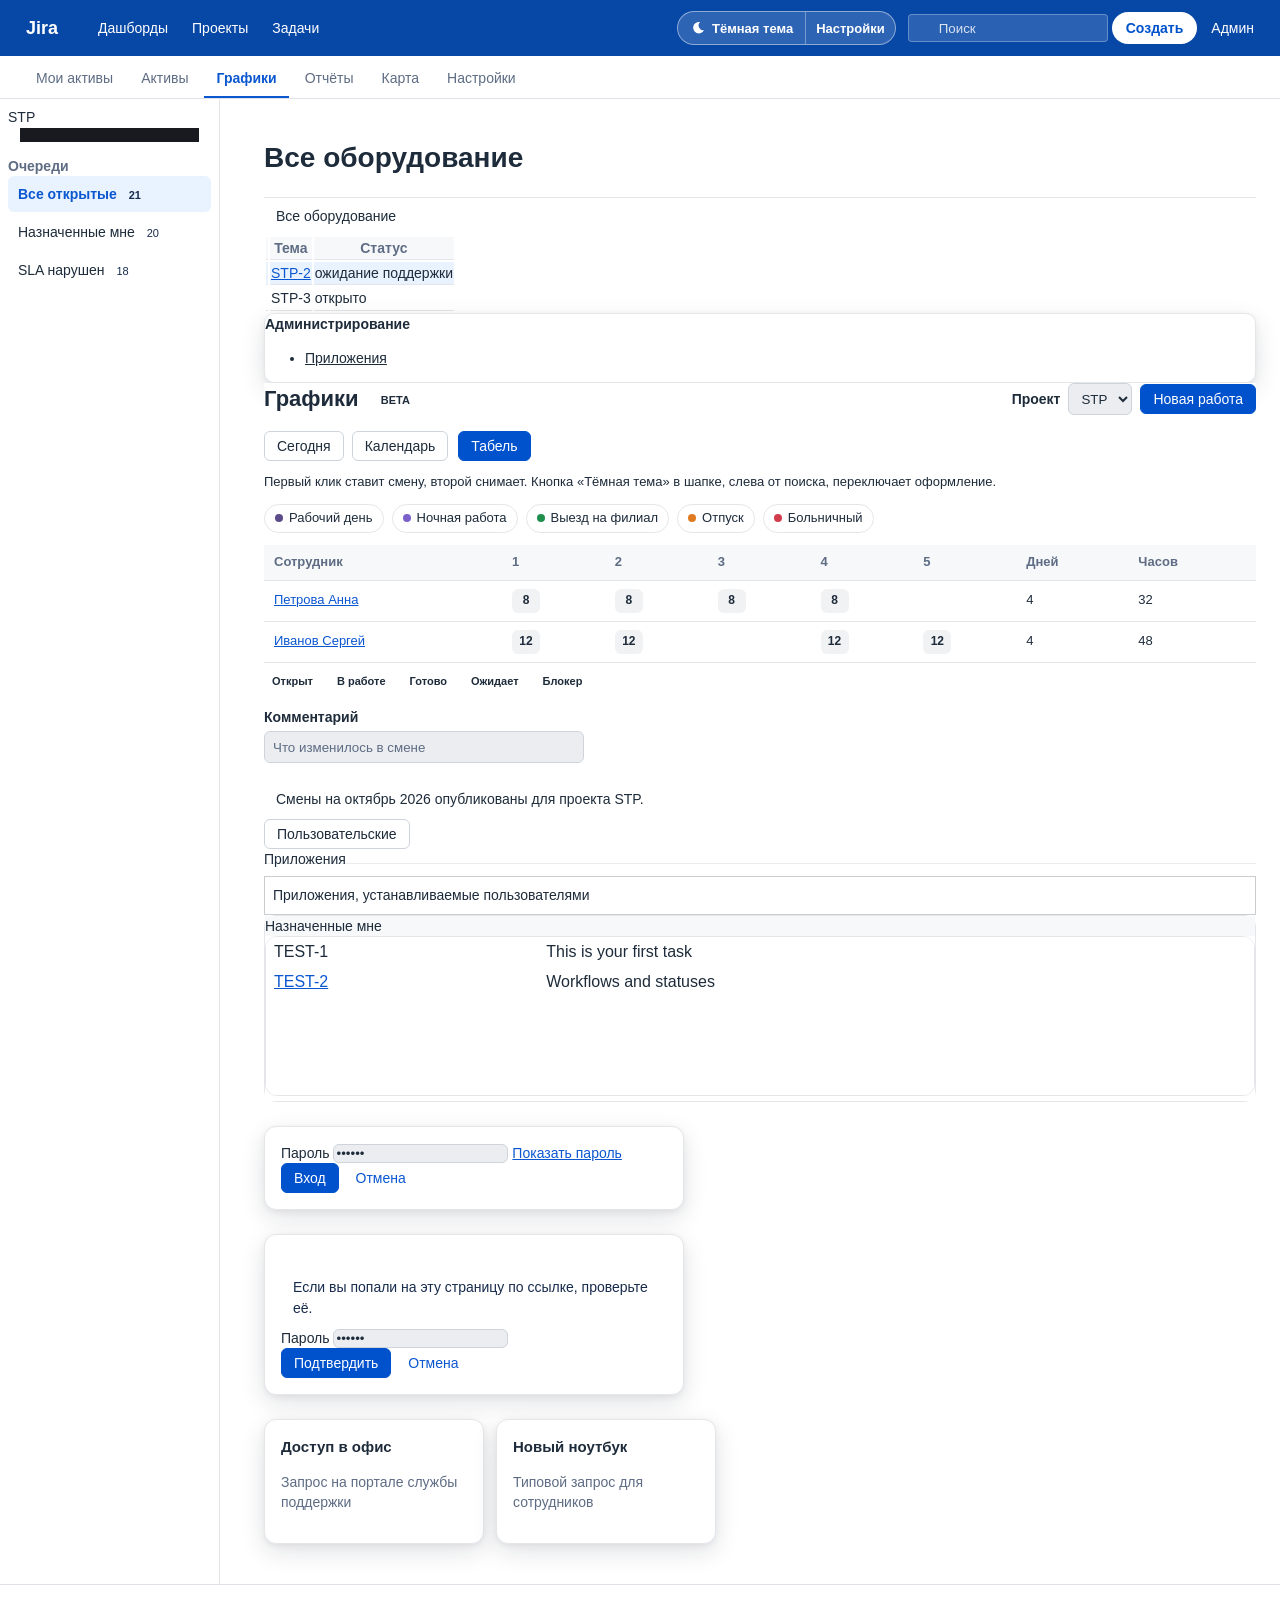
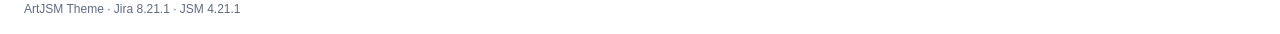
==== commit 249e1634: "Unify the project sidebar and drop queue cell boxes. The dark panel kept a page-colored strip under " ====
--- a/src/test/preview/index.html
+++ b/src/test/preview/index.html
@@ -50,16 +50,26 @@
 </nav>
 <div id="page">
     <div class="layout">
-        <aside class="aui-sidebar">
-            <div class="aui-sidebar-header">
-                <div class="aui-sidebar-header-inner">STP</div>
-            </div>
-            <div class="aui-nav-heading">Очереди</div>
-            <ul class="aui-nav">
-                <li class="aui-nav-selected"><a class="aui-nav-item" href="#all">Все открытые</a></li>
-                <li><a class="aui-nav-item" href="#mineq">Назначенные мне</a></li>
-                <li><a class="aui-nav-item" href="#sla">SLA нарушен</a></li>
-            </ul>
+        <aside class="aui-sidebar" id="sidebar">
+            <div class="aui-sidebar-wrapper">
+                <div class="aui-sidebar-body">
+                    <header class="aui-sidebar-header">
+                        <div class="aui-sidebar-header-inner">STP</div>
+                        <div id="project-subheader-strip" class="project-subheader-strip"> </div>
+                    </header>
+                    <div class="aui-sidebar-subheader"> </div>
+                    <nav class="aui-navgroup aui-navgroup-vertical">
+                        <div class="aui-navgroup-inner">
+                            <div class="aui-nav-heading">Очереди</div>
+                            <ul class="aui-nav">
+                                <li class="aui-nav-selected"><a class="aui-nav-item" href="#all">Все открытые <span class="queue-count">21</span></a></li>
+                                <li><a class="aui-nav-item" href="#mineq">Назначенные мне <span class="queue-count">20</span></a></li>
+                                <li><a class="aui-nav-item" href="#sla">SLA нарушен <span class="queue-count">18</span></a></li>
+                            </ul>
+                        </div>
+                    </nav>
+                </div>
+            </div>
         </aside>
         <main class="main aui-page-panel" id="content">
             <div class="aui-page-header">
@@ -139,8 +149,12 @@
                 <input id="comment" type="text" placeholder="Что изменилось в смене" style="width:320px">
             </div>
             <div class="aui-message aui-message-info">Смены на октябрь 2026 опубликованы для проекта STP.</div>
+            <a class="aui-button aui-dropdown2-trigger" id="filter-trigger" href="#filter">Пользовательские</a>
             <div class="aui-navgroup aui-navgroup-horizontal" id="admin-tabs">
                 <div class="aui-navgroup-inner admin-strip">Приложения</div>
+            </div>
+            <div id="upm-manage-container">
+                <div id="upm-box" class="upm-plugin-list">Приложения, устанавливаемые пользователями</div>
             </div>
             <div id="dashboard">
                 <div class="dashboard-item gadget-container">
--- a/src/test/preview/preview-aui.css
+++ b/src/test/preview/preview-aui.css
@@ -70,6 +70,45 @@
 body#jira #issuetable td.gutter {
     background: #ffffff !important;
 }
+body#jira #issuetable,
+body#jira #issuetable th,
+body#jira #issuetable td,
+body#jira #issuetable tr {
+    border: 1px solid #515866 !important;
+}
+body#jira .aui-sidebar-subheader,
+body#jira #sidebar #project-subheader-strip {
+    display: block;
+    height: 14px;
+    margin: 0 12px;
+    background: #181a1f !important;
+}
+body#jira #sidebar .aui-navgroup,
+body#jira #sidebar .aui-navgroup-inner {
+    background: #181a1f !important;
+}
+body#jira #admin-tabs {
+    border-bottom: 1px solid #ebecf0 !important;
+}
+body#jira #footer {
+    border-top: 1px solid #dfe1e6 !important;
+}
+body#jira #upm-manage-container #upm-box {
+    border: 1px solid #cccccc !important;
+    margin-top: 12px;
+    padding: 8px;
+}
+body#jira .queue-count {
+    color: #172b4d !important;
+    font-size: 11px;
+    margin-left: 8px;
+}
+body#jira #filter-trigger {
+    display: inline-block;
+    background: #ffffff !important;
+    color: #172b4d !important;
+    padding: 4px 12px;
+}
 body#jira input.text,
 body#jira input[type="password"] {
     background: #ffffff !important;
--- a/src/main/resources/css/artjsm.css
+++ b/src/main/resources/css/artjsm.css
@@ -1557,6 +1557,167 @@
     border-color: transparent !important;
 }
 
+/* Project sidebar: one surface. The nav group and the strip under the
+   project name were keeping the page background, so the panel looked split. */
+
+html[data-artjsm-theme] body#jira .aui-sidebar,
+html[data-artjsm-theme] body#jira #sidebar,
+html[data-artjsm-theme] body#jira #sidebar .aui-sidebar,
+html[data-artjsm-theme] body#jira .aui-sidebar-wrapper,
+html[data-artjsm-theme] body#jira .aui-sidebar-body,
+html[data-artjsm-theme] body#jira .aui-sidebar-footer {
+    background-color: var(--artjsm-surface) !important;
+    background-image: none !important;
+    box-shadow: none !important;
+}
+
+html[data-artjsm-theme] body#jira .aui-sidebar .aui-navgroup,
+html[data-artjsm-theme] body#jira .aui-sidebar .aui-navgroup-inner,
+html[data-artjsm-theme] body#jira #sidebar .aui-navgroup,
+html[data-artjsm-theme] body#jira #sidebar .aui-navgroup-inner,
+html[data-artjsm-theme] body#jira .aui-sidebar-subheader,
+html[data-artjsm-theme] body#jira .aui-sidebar-header,
+html[data-artjsm-theme] body#jira .aui-sidebar-header-inner,
+html[data-artjsm-theme] body#jira #project-header,
+html[data-artjsm-theme] body#jira .project-header {
+    background-color: transparent !important;
+    background-image: none !important;
+    border-color: transparent !important;
+    box-shadow: none !important;
+    color: var(--artjsm-text) !important;
+}
+
+html[data-artjsm-theme] body#jira .aui-sidebar-header *,
+html[data-artjsm-theme] body#jira .aui-sidebar-subheader *,
+html[data-artjsm-theme] body#jira #project-header *,
+html[data-artjsm-theme] body#jira .project-header * {
+    background-color: transparent !important;
+    border-color: transparent !important;
+    box-shadow: none !important;
+    color: var(--artjsm-text) !important;
+}
+
+html[data-artjsm-theme] body#jira .aui-sidebar .aui-avatar,
+html[data-artjsm-theme] body#jira .aui-sidebar .aui-avatar-inner,
+html[data-artjsm-theme] body#jira .aui-sidebar img {
+    background-color: transparent !important;
+    border: 0 !important;
+}
+
+html[data-artjsm-theme="dark"] body#jira .aui-sidebar .aui-nav-selected .aui-nav-item,
+html[data-artjsm-theme="dark"] body#jira .aui-sidebar .aui-nav-selected a,
+html[data-artjsm-theme="dark"] body#jira .aui-sidebar a.aui-nav-selected {
+    background-color: var(--artjsm-accent-soft) !important;
+    color: var(--artjsm-link) !important;
+}
+
+/* Queue counts were #172b4d, which disappears on the dark list. */
+
+html[data-artjsm-theme="dark"] body#jira .queue-count,
+html[data-artjsm-theme="dark"] body#jira .sd-queue-count,
+html[data-artjsm-theme="dark"] body#jira .js-queue-count,
+html[data-artjsm-theme="dark"] body#jira .cv-queue-count,
+html[data-artjsm-theme="dark"] body#jira [class*="queue-count"],
+html[data-artjsm-theme="dark"] body#jira [class*="queueCount"],
+html[data-artjsm-theme="dark"] body#jira [class*="QueueCount"],
+html[data-artjsm-theme="dark"] body#jira [class*="issue-count"],
+html[data-artjsm-theme="dark"] body#jira [class*="issueCount"],
+html[data-artjsm-theme="dark"] body#jira .aui-badge,
+html[data-artjsm-theme="dark"] body#jira .aui-nav-item-count,
+html[data-artjsm-theme="dark"] body#jira [class*="queue"] [class*="count"],
+html[data-artjsm-theme="dark"] body#jira [class*="queue"] [class*="Count"],
+html[data-artjsm-theme="dark"] body#jira [class*="Queue"] [class*="count"],
+html[data-artjsm-theme="dark"] body#jira .aui-sidebar .count,
+html[data-artjsm-theme="dark"] body#jira .aui-sidebar [class*="count"],
+html[data-artjsm-theme="dark"] body#jira .aui-sidebar .aui-lozenge,
+html[data-artjsm-theme="dark"] body#jira [class*="queue"]::after,
+html[data-artjsm-theme="dark"] body#jira [class*="queue"] a::after {
+    color: var(--artjsm-text) !important;
+    opacity: 1 !important;
+    background-color: transparent !important;
+}
+
+/* Issue tables: no boxed cells. A hairline under the row is enough. */
+
+html[data-artjsm-theme] body#jira #issuetable,
+html[data-artjsm-theme] body#jira #issuetable tr,
+html[data-artjsm-theme] body#jira #issuetable th,
+html[data-artjsm-theme] body#jira #issuetable td,
+html[data-artjsm-theme] body#jira table.issue-table,
+html[data-artjsm-theme] body#jira table.issue-table th,
+html[data-artjsm-theme] body#jira table.issue-table td,
+html[data-artjsm-theme] body#jira .issuerow,
+html[data-artjsm-theme] body#jira .issuerow > td,
+html[data-artjsm-theme] body#jira .list-view th,
+html[data-artjsm-theme] body#jira .list-view td,
+html[data-artjsm-theme] body#jira .navigator-content th,
+html[data-artjsm-theme] body#jira .navigator-content td,
+html[data-artjsm-theme] body#jira .sd-queue th,
+html[data-artjsm-theme] body#jira .sd-queue td,
+html[data-artjsm-theme] body#jira #sd-queues th,
+html[data-artjsm-theme] body#jira #sd-queues td {
+    border: 0 !important;
+    outline: 0 !important;
+    box-shadow: none !important;
+    background-image: none !important;
+}
+
+html[data-artjsm-theme] body#jira #issuetable th,
+html[data-artjsm-theme] body#jira #issuetable td,
+html[data-artjsm-theme] body#jira table.issue-table th,
+html[data-artjsm-theme] body#jira table.issue-table td,
+html[data-artjsm-theme] body#jira .list-view th,
+html[data-artjsm-theme] body#jira .list-view td,
+html[data-artjsm-theme] body#jira .sd-queue th,
+html[data-artjsm-theme] body#jira .sd-queue td {
+    border-bottom: 1px solid var(--artjsm-border) !important;
+    background-color: transparent !important;
+}
+
+/* Admin filters: the closed dropdown was still white, and a light rule stayed on the footer. */
+
+html[data-artjsm-theme="dark"] body#jira select,
+html[data-artjsm-theme="dark"] body#jira select.select,
+html[data-artjsm-theme="dark"] body#jira #upm-manage-container select,
+html[data-artjsm-theme="dark"] body#jira #upm-manage-container input,
+html[data-artjsm-theme="dark"] body#jira #upm-manage-container .aui-button,
+html[data-artjsm-theme="dark"] body#jira #upm-manage-container .aui-dropdown2-trigger,
+html[data-artjsm-theme="dark"] body#jira .aui-dropdown2-trigger,
+html[data-artjsm-theme="dark"] body#jira a.aui-dropdown2-trigger,
+html[data-artjsm-theme="dark"] body#jira option {
+    background-color: var(--artjsm-bg-sunken) !important;
+    background-image: none !important;
+    color: var(--artjsm-text) !important;
+    border-color: var(--artjsm-border) !important;
+}
+
+html[data-artjsm-theme] body#jira #header .aui-dropdown2-trigger,
+html[data-artjsm-theme] body#jira #header a.aui-dropdown2-trigger {
+    background-color: transparent !important;
+    background-image: none !important;
+    color: var(--artjsm-header-text) !important;
+    border-color: transparent !important;
+}
+
+html[data-artjsm-theme="dark"] body#jira #footer,
+html[data-artjsm-theme="dark"] body#jira hr,
+html[data-artjsm-theme="dark"] body#jira .aui-page-panel,
+html[data-artjsm-theme="dark"] body#jira .aui-page-panel-inner,
+html[data-artjsm-theme="dark"] body#jira .aui-navgroup,
+html[data-artjsm-theme="dark"] body#jira .aui-navgroup-horizontal,
+html[data-artjsm-theme="dark"] body#jira .aui-tabs,
+html[data-artjsm-theme="dark"] body#jira #admin-nav,
+html[data-artjsm-theme="dark"] body#jira #upm-manage-container,
+html[data-artjsm-theme="dark"] body#jira #upm-manage-container table,
+html[data-artjsm-theme="dark"] body#jira #upm-manage-container tr,
+html[data-artjsm-theme="dark"] body#jira #upm-manage-container td,
+html[data-artjsm-theme="dark"] body#jira #upm-manage-container th,
+html[data-artjsm-theme="dark"] body#jira #upm-manage-container div,
+html[data-artjsm-theme="dark"] body#jira .upm-plugin,
+html[data-artjsm-theme="dark"] body#jira .upm-plugin-list {
+    border-color: var(--artjsm-border) !important;
+}
+
 @media print {
     html .artjsm-theme-toggle,
     html .artjsm-theme-settings,
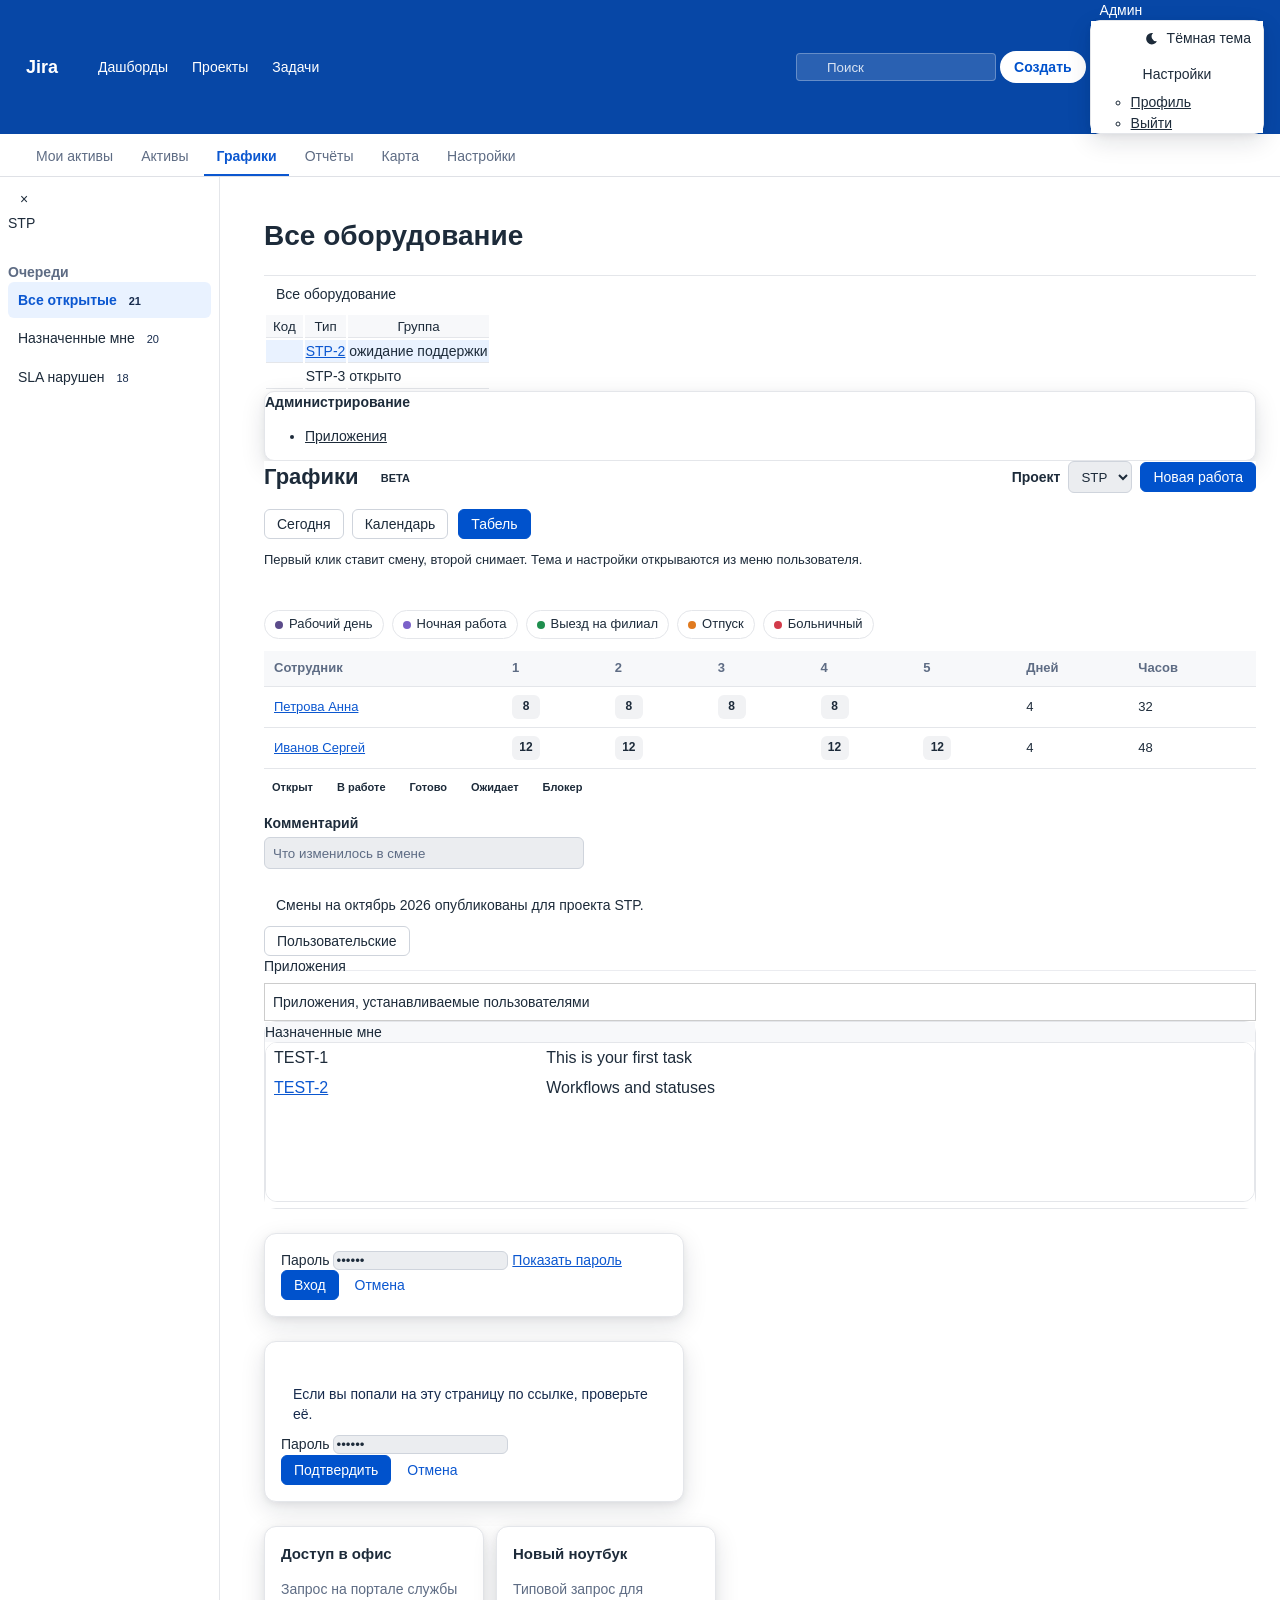
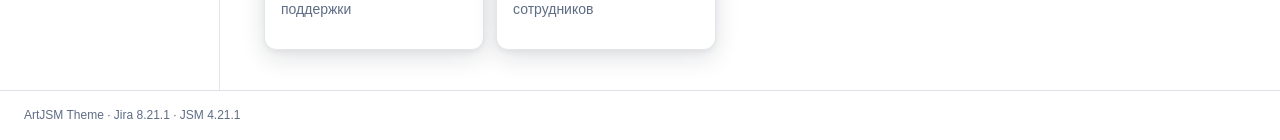
==== commit 27198250: "Move theme controls into the user menu and drop icon-button frames. Default to the light theme until" ====
--- a/src/test/preview/index.html
+++ b/src/test/preview/index.html
@@ -12,7 +12,7 @@
             } catch (e) {}
         })();
     </script>
-    <script data-artjsm="boot">(function(){var d=document.documentElement;try{if((" "+d.className+" ").indexOf(" artjsm ")<0){d.className+=(d.className?" ":"")+"artjsm";}}catch(e){}try{var k="artjsm-theme",t=localStorage.getItem(k);if(t!=="dark"&&t!=="light"){t=window.matchMedia&&matchMedia("(prefers-color-scheme: dark)").matches?"dark":"light";}d.setAttribute("data-artjsm-theme",t);}catch(e){}})();</script>
+    <script data-artjsm="boot">(function(){var d=document.documentElement;try{if((" "+d.className+" ").indexOf(" artjsm ")<0){d.className+=(d.className?" ":"")+"artjsm";}}catch(e){}try{var t=localStorage.getItem("artjsm-theme");if(t!=="dark"&&t!=="light"){t="light";}d.setAttribute("data-artjsm-theme",t);}catch(e){}})();</script>
     <link rel="stylesheet" href="preview-aui.css">
     <link rel="stylesheet" href="../../main/resources/css/artjsm.css">
 </head>
@@ -32,7 +32,17 @@
                 <ul class="aui-nav">
                     <li id="quicksearch"><input id="quickSearchInput" class="search" type="search" placeholder="Поиск"></li>
                     <li><a class="aui-button aui-button-primary" id="create_link" href="#create">Создать</a></li>
-                    <li id="header-details-user-fullname"><a class="aui-nav-link" href="#user">Админ</a></li>
+                    <li id="user-options">
+                        <a id="header-details-user-fullname" class="aui-dropdown2-trigger aui-nav-link" aria-controls="user-options-content" href="#user">Админ</a>
+                        <div id="user-options-content" class="aui-dropdown2 aui-style-default">
+                            <div class="aui-dropdown2-section">
+                                <ul>
+                                    <li><a id="view_profile" href="#profile">Профиль</a></li>
+                                    <li><a id="log_out" href="#logout">Выйти</a></li>
+                                </ul>
+                            </div>
+                        </div>
+                    </li>
                 </ul>
             </div>
         </div>
@@ -53,6 +63,7 @@
         <aside class="aui-sidebar" id="sidebar">
             <div class="aui-sidebar-wrapper">
                 <div class="aui-sidebar-body">
+                    <button type="button" class="aui-button aui-button-subtle aui-sidebar-toggle" id="sidebar-toggle"><span class="aui-icon">×</span></button>
                     <header class="aui-sidebar-header">
                         <div class="aui-sidebar-header-inner">STP</div>
                         <div id="project-subheader-strip" class="project-subheader-strip"> </div>
@@ -81,9 +92,9 @@
             <table id="issuetable">
                 <thead>
                 <tr class="rowHeader">
-                    <th style="background:#ffffff;color:#172b4d"></th>
-                    <th style="background:#ffffff;color:#172b4d">Тема</th>
-                    <th style="background:#ffffff;color:#172b4d">Статус</th>
+                    <th style="background:#ffffff;color:#172b4d"><button type="button" id="col-key">Код</button></th>
+                    <th style="background:#ffffff;color:#172b4d"><button type="button" id="col-type">Тип</button></th>
+                    <th style="background:#ffffff;color:#172b4d"><button type="button" id="col-group">Группа</button></th>
                 </tr>
                 </thead>
                 <tbody>
@@ -110,7 +121,8 @@
                     <button class="aui-button aui-button-primary" type="button">Табель</button>
                 </span>
             </div>
-            <p class="hint description">Первый клик ставит смену, второй снимает. Кнопка «Тёмная тема» в шапке, слева от поиска, переключает оформление.</p>
+            <p class="hint description">Первый клик ставит смену, второй снимает. Тема и настройки открываются из меню пользователя.</p>
+            <button type="button" class="aui-button aui-button-subtle" id="queue-gear"><span class="aui-icon aui-iconfont-configure"></span></button>
             <div class="filters">
                 <span class="filter"><span class="dot" style="background:#5b4b8a"></span> Рабочий день</span>
                 <span class="filter"><span class="dot" style="background:#7b61c9"></span> Ночная работа</span>
--- a/src/test/preview/preview-aui.css
+++ b/src/test/preview/preview-aui.css
@@ -133,6 +133,17 @@
     background: #ffffff !important;
     color: #172b4d !important;
 }
+body#jira #sidebar-toggle,
+body#jira #col-key,
+body#jira #col-type,
+body#jira #col-group,
+body#jira #queue-gear {
+    border: 2px solid #172b4d !important;
+    outline: 2px solid #172b4d !important;
+    box-shadow: 0 0 0 2px #172b4d !important;
+    background: #ffffff !important;
+    border-radius: 0 !important;
+}
 .gadget-frame { width: 100%; height: 160px; border: 0; background: #ffffff; }
 .login-card, .sudo-card { max-width: 420px; margin: 24px 0; padding: 16px; }
 .admin-strip { height: 14px; }
--- a/src/main/resources/css/artjsm.css
+++ b/src/main/resources/css/artjsm.css
@@ -556,13 +556,27 @@
 html textarea,
 html select,
 html .aui-select,
-html .select2-container .select2-choice,
 html .select2-search input {
-    background: var(--artjsm-surface) !important;
+    background-color: var(--artjsm-surface) !important;
     color: var(--artjsm-text) !important;
     border: 1px solid var(--artjsm-border-strong) !important;
     border-radius: 6px !important;
     box-shadow: none !important;
+}
+
+html .select2-container .select2-choice {
+    background-color: var(--artjsm-surface) !important;
+    color: var(--artjsm-text) !important;
+    border: 1px solid var(--artjsm-border-strong) !important;
+    border-radius: 6px !important;
+    box-shadow: none !important;
+}
+
+html[data-artjsm-theme="dark"] body#jira .select2-container .select2-choice,
+html[data-artjsm-theme="dark"] body#jira .select2-container .select2-choice span,
+html[data-artjsm-theme="dark"] body#jira .select2-search input {
+    background-color: var(--artjsm-bg-sunken) !important;
+    color: var(--artjsm-text) !important;
 }
 
 html textarea:focus,
@@ -773,10 +787,6 @@
     background: transparent !important;
 }
 
-html .module {
-    border-radius: 10px;
-}
-
 html #dashboard,
 html .dashboard-tabs {
     background: var(--artjsm-bg) !important;
@@ -933,104 +943,77 @@
     color: #e0caff !important;
 }
 
-/* Theme toggle */
-
-html #header .artjsm-theme-toggle-item,
-html .artjsm-theme-toggle-item {
-    display: inline-flex !important;
+/* Theme controls live in the user menu, as plain rows. */
+
+html[data-artjsm-theme] #user-options-content,
+html[data-artjsm-theme] #user-options-content .aui-dropdown2-section,
+html[data-artjsm-theme] #user-options-content ul {
+    background-color: var(--artjsm-surface) !important;
+    color: var(--artjsm-text) !important;
+    border-color: var(--artjsm-border) !important;
+}
+
+html .artjsm-theme-menu-item,
+html #user-options-content .artjsm-theme-menu-item,
+html .aui-dropdown2 .artjsm-theme-menu-item {
+    display: block !important;
     visibility: visible !important;
-    align-items: center !important;
-    gap: 0 !important;
-    margin: 0 8px 0 0 !important;
+    margin: 0 !important;
     padding: 0 !important;
     list-style: none !important;
     float: none !important;
-    opacity: 1 !important;
-    border-radius: 999px !important;
-    border: 1px solid rgba(255, 255, 255, 0.45) !important;
-    background: rgba(255, 255, 255, 0.16) !important;
-    overflow: hidden;
+    width: auto !important;
+    height: auto !important;
+    border: 0 !important;
+    border-radius: 0 !important;
+    background: transparent !important;
+    box-shadow: none !important;
+    overflow: visible;
 }
 
 html .artjsm-theme-toggle,
-html .artjsm-theme-settings {
+html .artjsm-theme-settings,
+html #user-options-content .artjsm-theme-toggle,
+html #user-options-content .artjsm-theme-settings,
+html .aui-dropdown2 .artjsm-theme-toggle,
+html .aui-dropdown2 .artjsm-theme-settings {
     appearance: none;
     -webkit-appearance: none;
-    width: auto !important;
-    height: 32px !important;
+    display: flex !important;
+    align-items: center;
+    justify-content: flex-start;
+    gap: 8px;
+    width: 100% !important;
+    height: auto !important;
     min-width: 0;
     margin: 0 !important;
-    padding: 0 12px !important;
-    display: inline-flex !important;
-    align-items: center;
-    justify-content: center;
-    gap: 6px;
+    padding: 8px 12px !important;
+    border: 0 !important;
     border-radius: 0 !important;
-    border: 0 !important;
     background: transparent !important;
-    color: #ffffff !important;
+    background-image: none !important;
+    color: var(--artjsm-text) !important;
     cursor: pointer;
     box-shadow: none !important;
-    vertical-align: middle;
-    font: 600 13px/1 -apple-system, BlinkMacSystemFont, "Segoe UI", Roboto, "Noto Sans", Arial, sans-serif !important;
+    outline: none !important;
+    font: 400 14px/1.4 -apple-system, BlinkMacSystemFont, "Segoe UI", Roboto, "Noto Sans", Arial, sans-serif !important;
+    text-align: left;
     text-decoration: none !important;
     white-space: nowrap;
     text-shadow: none !important;
 }
 
-html .artjsm-theme-settings {
-    padding: 0 10px !important;
-    border-left: 1px solid rgba(255, 255, 255, 0.35) !important;
-}
-
 html .artjsm-theme-toggle:hover,
 html .artjsm-theme-toggle:focus,
 html .artjsm-theme-settings:hover,
-html .artjsm-theme-settings:focus {
-    background: rgba(255, 255, 255, 0.28) !important;
-    color: #ffffff !important;
+html .artjsm-theme-settings:focus,
+html #user-options-content .artjsm-theme-toggle:hover,
+html #user-options-content .artjsm-theme-settings:hover {
+    background: var(--artjsm-accent-soft) !important;
+    color: var(--artjsm-text) !important;
     text-decoration: none !important;
-}
-
-html .artjsm-theme-toggle:focus {
-    outline: 2px solid #ffffff;
-    outline-offset: 2px;
-}
-
-html .artjsm-theme-toggle-item.artjsm-on-light,
-html .artjsm-theme-toggle.artjsm-on-light,
-html .artjsm-theme-settings.artjsm-on-light,
-html .artjsm-theme-toggle-fallback {
-    color: var(--artjsm-primary) !important;
-    background: #ffffff !important;
-    border-color: var(--artjsm-border) !important;
-}
-
-html .artjsm-theme-settings.artjsm-on-light {
-    border-left-color: var(--artjsm-border) !important;
-}
-
-html .artjsm-theme-toggle.artjsm-on-light:hover,
-html .artjsm-theme-toggle.artjsm-on-light:focus,
-html .artjsm-theme-toggle-fallback:hover {
-    background: var(--artjsm-accent-soft) !important;
-    color: var(--artjsm-primary-hover) !important;
-}
-
-html .artjsm-theme-toggle.artjsm-on-light:focus {
-    outline-color: var(--artjsm-primary);
-}
-
-html .artjsm-theme-toggle-item.artjsm-theme-toggle-fallback,
-html .artjsm-theme-toggle-fallback {
-    position: fixed;
-    top: 12px;
-    right: 16px;
-    z-index: 5000;
-    width: auto !important;
-    height: 32px !important;
-    border-radius: 999px !important;
-    box-shadow: 0 2px 10px rgba(0, 0, 0, 0.28) !important;
+    outline: none !important;
+    box-shadow: none !important;
 }
 
 html .artjsm-theme-toggle-icon,
@@ -1043,8 +1026,8 @@
 
 html .artjsm-theme-toggle-label {
     display: inline-block;
-    line-height: 1;
-    font-weight: 600;
+    line-height: 1.4;
+    font-weight: 400;
 }
 
 /* Queues, issue navigator and menus.
@@ -1590,11 +1573,15 @@
 html[data-artjsm-theme] body#jira .aui-sidebar-header *,
 html[data-artjsm-theme] body#jira .aui-sidebar-subheader *,
 html[data-artjsm-theme] body#jira #project-header *,
-html[data-artjsm-theme] body#jira .project-header * {
+html[data-artjsm-theme] body#jira .project-header *,
+html[data-artjsm-theme] body#jira #sidebar .aui-sidebar-header,
+html[data-artjsm-theme] body#jira #sidebar .aui-sidebar-header *,
+html[data-artjsm-theme] body#jira #sidebar .aui-sidebar-subheader,
+html[data-artjsm-theme] body#jira #sidebar .aui-sidebar-subheader *,
+html[data-artjsm-theme] body#jira #sidebar #project-subheader-strip {
     background-color: transparent !important;
     border-color: transparent !important;
     box-shadow: none !important;
-    color: var(--artjsm-text) !important;
 }
 
 html[data-artjsm-theme] body#jira .aui-sidebar .aui-avatar,
@@ -1624,14 +1611,8 @@
 html[data-artjsm-theme="dark"] body#jira [class*="issueCount"],
 html[data-artjsm-theme="dark"] body#jira .aui-badge,
 html[data-artjsm-theme="dark"] body#jira .aui-nav-item-count,
-html[data-artjsm-theme="dark"] body#jira [class*="queue"] [class*="count"],
-html[data-artjsm-theme="dark"] body#jira [class*="queue"] [class*="Count"],
-html[data-artjsm-theme="dark"] body#jira [class*="Queue"] [class*="count"],
-html[data-artjsm-theme="dark"] body#jira .aui-sidebar .count,
-html[data-artjsm-theme="dark"] body#jira .aui-sidebar [class*="count"],
-html[data-artjsm-theme="dark"] body#jira .aui-sidebar .aui-lozenge,
-html[data-artjsm-theme="dark"] body#jira [class*="queue"]::after,
-html[data-artjsm-theme="dark"] body#jira [class*="queue"] a::after {
+html[data-artjsm-theme="dark"] body#jira [class*="-count"],
+html[data-artjsm-theme="dark"] body#jira [class*="-Count"] {
     color: var(--artjsm-text) !important;
     opacity: 1 !important;
     background-color: transparent !important;
@@ -1667,11 +1648,16 @@
 html[data-artjsm-theme] body#jira table.issue-table th,
 html[data-artjsm-theme] body#jira table.issue-table td,
 html[data-artjsm-theme] body#jira .list-view th,
-html[data-artjsm-theme] body#jira .list-view td,
-html[data-artjsm-theme] body#jira .sd-queue th,
-html[data-artjsm-theme] body#jira .sd-queue td {
+html[data-artjsm-theme] body#jira .list-view td {
     border-bottom: 1px solid var(--artjsm-border) !important;
     background-color: transparent !important;
+}
+
+html[data-artjsm-theme] body#jira .sd-queue th,
+html[data-artjsm-theme] body#jira .sd-queue td,
+html[data-artjsm-theme] body#jira #sd-queues th,
+html[data-artjsm-theme] body#jira #sd-queues td {
+    border-bottom: 1px solid var(--artjsm-border) !important;
 }
 
 /* Admin filters: the closed dropdown was still white, and a light rule stayed on the footer. */
@@ -1686,7 +1672,6 @@
 html[data-artjsm-theme="dark"] body#jira a.aui-dropdown2-trigger,
 html[data-artjsm-theme="dark"] body#jira option {
     background-color: var(--artjsm-bg-sunken) !important;
-    background-image: none !important;
     color: var(--artjsm-text) !important;
     border-color: var(--artjsm-border) !important;
 }
@@ -1712,10 +1697,252 @@
 html[data-artjsm-theme="dark"] body#jira #upm-manage-container tr,
 html[data-artjsm-theme="dark"] body#jira #upm-manage-container td,
 html[data-artjsm-theme="dark"] body#jira #upm-manage-container th,
-html[data-artjsm-theme="dark"] body#jira #upm-manage-container div,
+html[data-artjsm-theme="dark"] body#jira #upm-manage-container div:not(.aui-message):not(.aui-lozenge),
 html[data-artjsm-theme="dark"] body#jira .upm-plugin,
 html[data-artjsm-theme="dark"] body#jira .upm-plugin-list {
     border-color: var(--artjsm-border) !important;
+}
+
+/* Pages whose own rules use body#jira and would otherwise stay on the stock palette. */
+
+html[data-artjsm-theme] body#jira #issue-content,
+html[data-artjsm-theme] body#jira #details-module,
+html[data-artjsm-theme] body#jira #activitymodule,
+html[data-artjsm-theme] body#jira .activity-comment,
+html[data-artjsm-theme] body#jira .action-body,
+html[data-artjsm-theme] body#jira .issue-body,
+html[data-artjsm-theme] body#jira .issue-data-block,
+html[data-artjsm-theme] body#jira .people-details,
+html[data-artjsm-theme] body#jira .user-content-block,
+html[data-artjsm-theme] body#jira .profile-header,
+html[data-artjsm-theme] body#jira #up-user-title,
+html[data-artjsm-theme] body#jira .module,
+html[data-artjsm-theme] body#jira .mod-content,
+html[data-artjsm-theme] body#jira .search-container,
+html[data-artjsm-theme] body#jira #jqlform,
+html[data-artjsm-theme] body#jira .navigator-filter,
+html[data-artjsm-theme] body#jira .cv-card,
+html[data-artjsm-theme] body#jira .request-type-card,
+html[data-artjsm-theme] body#jira .portal-card,
+html[data-artjsm-theme] body#jira .ghx-issue,
+html[data-artjsm-theme] body#jira .gh-issue,
+html[data-artjsm-theme] body#jira .js-issue {
+    background-color: var(--artjsm-surface) !important;
+    background-image: none !important;
+    color: var(--artjsm-text) !important;
+    border-color: var(--artjsm-border) !important;
+}
+
+html[data-artjsm-theme] body#jira .ghx-column,
+html[data-artjsm-theme] body#jira .gh-column,
+html[data-artjsm-theme] body#jira .ghx-column-header,
+html[data-artjsm-theme] body#jira .aui-page-panel-nav {
+    background-color: var(--artjsm-surface) !important;
+    color: var(--artjsm-text) !important;
+    border-color: var(--artjsm-border) !important;
+}
+
+html[data-artjsm-theme="dark"] body#jira .aui-dropdown2,
+html[data-artjsm-theme="dark"] body#jira .aui-dropdown2-section,
+html[data-artjsm-theme="dark"] body#jira .aui-inline-dialog,
+html[data-artjsm-theme="dark"] body#jira .aui-inline-dialog-contents,
+html[data-artjsm-theme="dark"] body#jira .ajs-layer,
+html[data-artjsm-theme="dark"] body#jira .select2-drop,
+html[data-artjsm-theme="dark"] body#jira .select2-results,
+html[data-artjsm-theme="dark"] body#jira .aui-datepicker-dialog,
+html[data-artjsm-theme="dark"] body#jira #quicksearch-menu {
+    background-color: var(--artjsm-surface) !important;
+    color: var(--artjsm-text) !important;
+    border-color: var(--artjsm-border) !important;
+}
+
+html[data-artjsm-theme="dark"] body#jira .aui-dropdown2 a,
+html[data-artjsm-theme="dark"] body#jira .ajs-layer a,
+html[data-artjsm-theme="dark"] body#jira .select2-result-label {
+    color: var(--artjsm-text) !important;
+    background-color: transparent !important;
+}
+
+html[data-artjsm-theme="dark"] body#jira .aui-lozenge {
+    background-color: #2a3342 !important;
+    color: #d5deea !important;
+}
+
+html[data-artjsm-theme="dark"] body#jira .aui-lozenge-success,
+html[data-artjsm-theme="dark"] body#jira .aui-lozenge-complete {
+    background-color: #1c3d2e !important;
+    color: #9be7b8 !important;
+}
+
+html[data-artjsm-theme="dark"] body#jira .aui-lozenge-error {
+    background-color: #4a2328 !important;
+    color: #ffb4b4 !important;
+}
+
+html[data-artjsm-theme="dark"] body#jira .aui-lozenge-current {
+    background-color: #1d3d66 !important;
+    color: #b9d6ff !important;
+}
+
+html[data-artjsm-theme="dark"] body#jira .aui-lozenge-moved {
+    background-color: #3f341c !important;
+    color: #f3d48a !important;
+}
+
+html[data-artjsm-theme="dark"] body#jira .aui-lozenge-new {
+    background-color: #3a2a55 !important;
+    color: #e0caff !important;
+}
+
+html[data-artjsm-theme] body#jira #login-form .buttons-container,
+html[data-artjsm-theme] body#jira .aui-dialog .buttons-container,
+html[data-artjsm-theme] body#jira .aui-dialog2 .buttons-container,
+html[data-artjsm-theme] body#jira .jira-dialog .buttons-container {
+    background-color: transparent !important;
+}
+
+html[data-artjsm-theme="dark"] body#jira #announcement-banner,
+html[data-artjsm-theme="dark"] body#jira .alertHeader {
+    background-color: #3a311c !important;
+    color: #ffe8b8 !important;
+    border-color: #6b5a2e !important;
+}
+
+html[data-artjsm-theme="dark"] body#jira #content .aui-message-info,
+html[data-artjsm-theme="dark"] body#jira #upm-manage-container .aui-message-info {
+    background-color: #1a2e48 !important;
+    border-color: #2d4f78 !important;
+    color: #d6e8ff !important;
+}
+
+html[data-artjsm-theme="dark"] body#jira #content .aui-message-warning,
+html[data-artjsm-theme="dark"] body#jira #login-form .aui-message-warning {
+    background-color: #3a311c !important;
+    border-color: #6b5a2e !important;
+    color: #ffe8b8 !important;
+}
+
+html[data-artjsm-theme="dark"] body#jira #content .aui-lozenge-current,
+html[data-artjsm-theme="dark"] body#jira #issuetable .aui-lozenge-current {
+    background-color: #1d3d66 !important;
+    color: #b9d6ff !important;
+}
+
+html[data-artjsm-theme="dark"] body#jira #content .aui-lozenge-success,
+html[data-artjsm-theme="dark"] body#jira #issuetable .aui-lozenge-success {
+    background-color: #1c3d2e !important;
+    color: #9be7b8 !important;
+}
+
+html[data-artjsm-theme] body#jira #stalker,
+html[data-artjsm-theme] body#jira #issue-header,
+html[data-artjsm-theme] body#jira #issue-header-content,
+html[data-artjsm-theme] body#jira .command-bar,
+html[data-artjsm-theme] body#jira #opsbar-jira,
+html[data-artjsm-theme] body#jira #attachmentmodule,
+html[data-artjsm-theme] body#jira #linkingmodule,
+html[data-artjsm-theme] body#jira #timetrackingmodule,
+html[data-artjsm-theme] body#jira #descriptionmodule,
+html[data-artjsm-theme] body#jira #peoplemodule,
+html[data-artjsm-theme] body#jira #datesmodule,
+html[data-artjsm-theme] body#jira #viewissuesidebar,
+html[data-artjsm-theme] body#jira .split-view,
+html[data-artjsm-theme] body#jira #watchers,
+html[data-artjsm-theme] body#jira .cv-request,
+html[data-artjsm-theme] body#jira .cv-request-activity,
+html[data-artjsm-theme] body#jira .cv-comment,
+html[data-artjsm-theme] body#jira .error-container,
+html[data-artjsm-theme] body#jira #error-state,
+html[data-artjsm-theme] body#jira .ghx-backlog,
+html[data-artjsm-theme] body#jira .ghx-sprint-header,
+html[data-artjsm-theme] body#jira #user-preferences,
+html[data-artjsm-theme] body#jira #bulkedit,
+html[data-artjsm-theme] body#jira .project-meta,
+html[data-artjsm-theme] body#jira .aui-inline-dialog,
+html[data-artjsm-theme] body#jira #app-switcher,
+html[data-artjsm-theme] body#jira #inline-dialog-app-switcher {
+    background-color: var(--artjsm-surface) !important;
+    color: var(--artjsm-text) !important;
+    border-color: var(--artjsm-border) !important;
+}
+
+html[data-artjsm-theme] body#jira .wiki-content,
+html[data-artjsm-theme] body#jira .wiki-content td,
+html[data-artjsm-theme] body#jira .wiki-content th,
+html[data-artjsm-theme] body#jira #descriptionmodule .wiki-content {
+    background-color: transparent !important;
+    color: var(--artjsm-text) !important;
+    border-color: var(--artjsm-border) !important;
+}
+
+html[data-artjsm-theme="dark"] body#jira .aui-datepicker-dialog,
+html[data-artjsm-theme="dark"] body#jira .aui-datepicker-dialog td,
+html[data-artjsm-theme="dark"] body#jira .aui-datepicker-dialog th,
+html[data-artjsm-theme="dark"] body#jira #ui-datepicker-div,
+html[data-artjsm-theme="dark"] body#jira #ui-datepicker-div td,
+html[data-artjsm-theme="dark"] body#jira #ui-datepicker-div a {
+    background-color: var(--artjsm-surface) !important;
+    color: var(--artjsm-text) !important;
+}
+
+html[data-artjsm-theme="dark"] body#jira .aui-datepicker-dialog .aui-datepicker-selected,
+html[data-artjsm-theme="dark"] body#jira .aui-datepicker-dialog .aui-datepicker-selected a,
+html[data-artjsm-theme="dark"] body#jira #ui-datepicker-div .ui-datepicker-current-day a {
+    background-color: var(--artjsm-primary) !important;
+    color: #ffffff !important;
+}
+
+html[data-artjsm-theme="dark"] body#jira .aui-progress-tracker-step {
+    background-color: var(--artjsm-bg-muted) !important;
+    color: var(--artjsm-text) !important;
+}
+
+html[data-artjsm-theme="dark"] body#jira .aui-progress-tracker-step-current {
+    background-color: var(--artjsm-primary) !important;
+    color: #ffffff !important;
+}
+
+/* Icon buttons, the sidebar collapse control and column-header controls
+   stay flat. A filled primary button keeps its own shape. */
+
+html[data-artjsm-theme] body#jira button,
+html[data-artjsm-theme] body#jira .aui-button,
+html[data-artjsm-theme] body#jira .aui-button:focus,
+html[data-artjsm-theme] body#jira button:focus {
+    outline: none !important;
+    box-shadow: none !important;
+}
+
+html[data-artjsm-theme] body#jira .aui-button.aui-button-subtle,
+html[data-artjsm-theme] body#jira a.aui-button.aui-button-subtle,
+html[data-artjsm-theme] body#jira button.aui-button.aui-button-subtle,
+html[data-artjsm-theme] body#jira .aui-button.aui-button-compact,
+html[data-artjsm-theme] body#jira .aui-button.aui-button-link,
+html[data-artjsm-theme] body#jira .aui-sidebar-toggle,
+html[data-artjsm-theme] body#jira .aui-sidebar .aui-button,
+html[data-artjsm-theme] body#jira #sidebar .aui-button,
+html[data-artjsm-theme] body#jira th button,
+html[data-artjsm-theme] body#jira th a,
+html[data-artjsm-theme] body#jira thead button,
+html[data-artjsm-theme] body#jira thead a,
+html[data-artjsm-theme] body#jira th .aui-button,
+html[data-artjsm-theme] body#jira [role="columnheader"] button,
+html[data-artjsm-theme] body#jira [role="columnheader"] a,
+html[data-artjsm-theme] body#jira #issuetable th button,
+html[data-artjsm-theme] body#jira #issuetable th a,
+html[data-artjsm-theme] body#jira #content th button,
+html[data-artjsm-theme] body#jira #content th a,
+html[data-artjsm-theme] body#jira #content .aui-button.aui-button-subtle,
+html[data-artjsm-theme] body#jira #content .aui-button.aui-button-compact,
+html[data-artjsm-theme] body#jira #content .aui-sidebar-toggle,
+html[data-artjsm-theme] body#jira #sidebar .aui-sidebar-toggle,
+html[data-artjsm-theme] body#jira #sidebar .aui-button.aui-button-subtle {
+    background-color: transparent !important;
+    border: 0 !important;
+    border-color: transparent !important;
+    border-radius: 0 !important;
+    box-shadow: none !important;
+    outline: none !important;
 }
 
 @media print {
